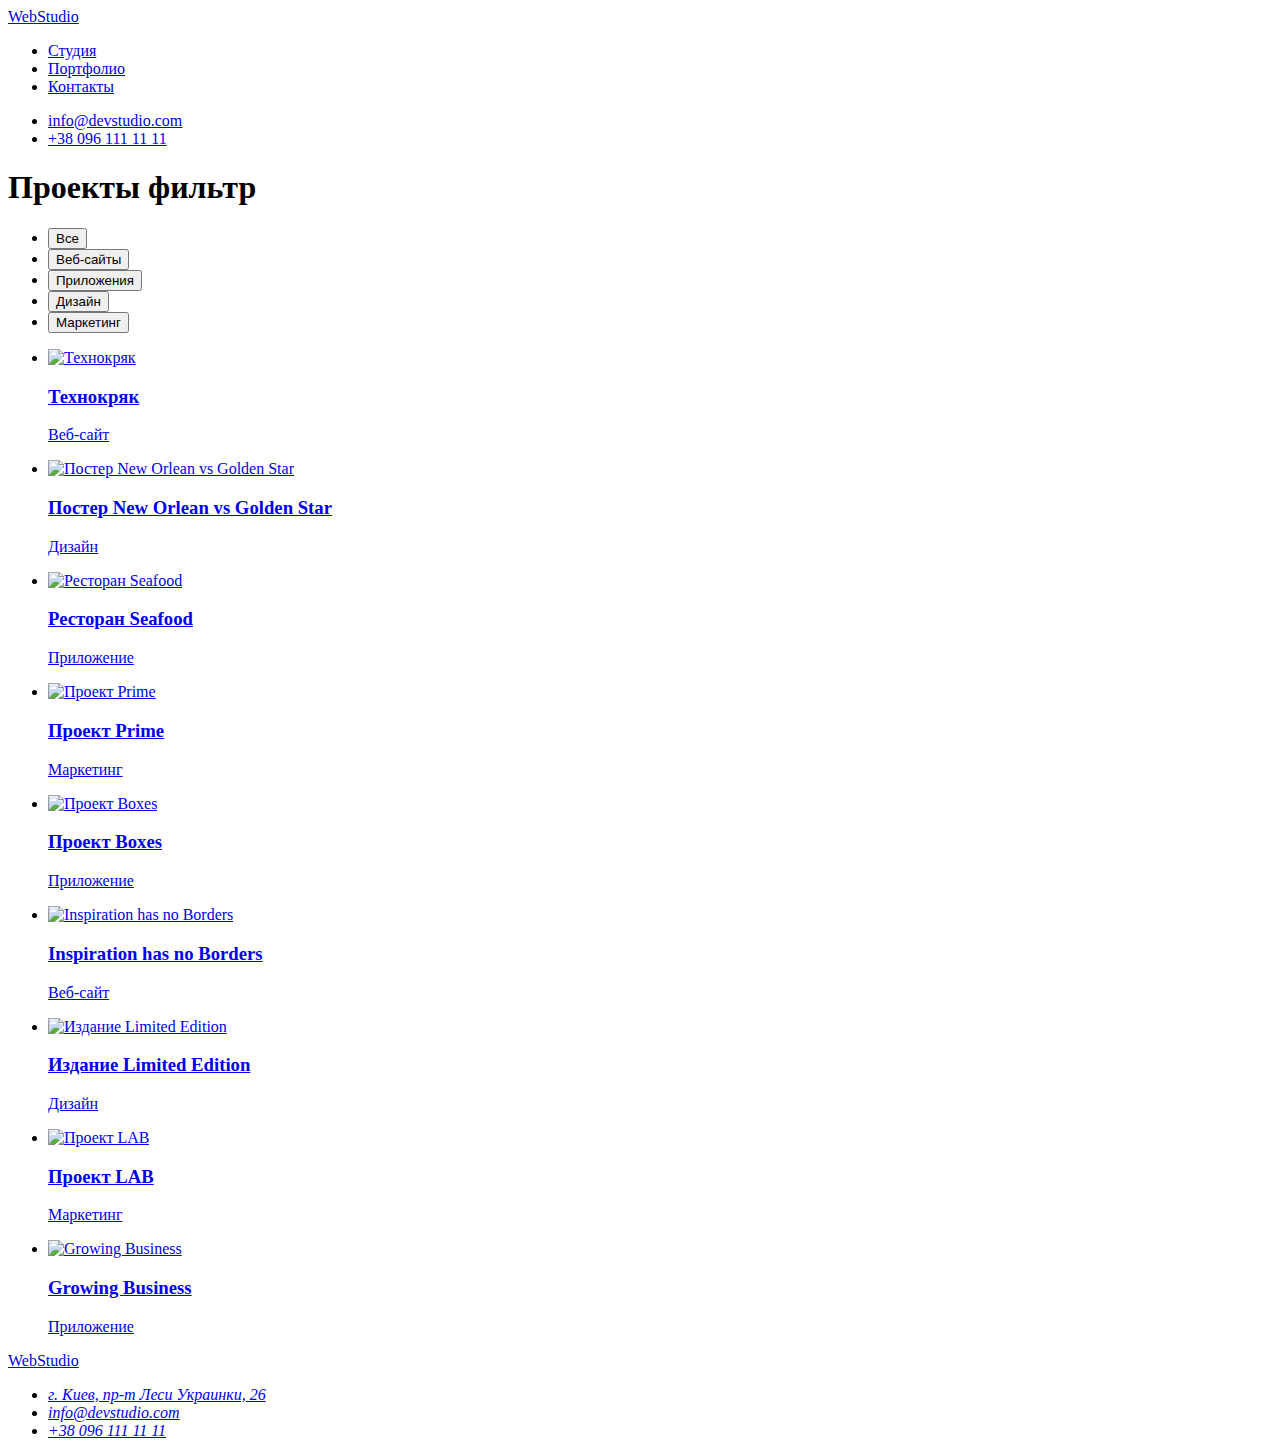
==== portfolio.html @ 5cd41c25 "Add files via upload" ====
<!DOCTYPE html>
<html lang="ru">

<head>
    <meta charset="utf-8" />
    <meta name="viewport" content="width=device-width, initial-scale=1.0" />
    <title>portfolio</title>
    <link rel="preconnect" href="https://fonts.googleapis.com">
    <link rel="preconnect" href="https://fonts.gstatic.com" crossorigin>
    <link href="https://fonts.googleapis.com/css2?family=Raleway:wght@700&family=Roboto:wght@400;500;700;900&display=swap" rel="stylesheet">
    <link rel="stylesheet" href="./css/styles.css" />
</head>

<body>

    <!--НАВИГАЦИЯ КОНТАКТЫ-->
    <header class="header">
        <nav>
            <a href="./index.html" class="logo">Web<span class="logstudio">Studio</span></a>

            <ul class="nav-link list">
                <li>
                    <a href="./index.html" class="nav-studio">Студия</a>
                </li>
                <li>
                    <a href="#" class="nav-portfolio current">Портфолио</a>
                </li>
                <li>
                    <a href="#" class="nav-contact">Контакты</a>
                </li>
            </ul>
        </nav>
        <ul class="contact-link list">
            <li><a href="mailto:info@devstudio.com" class="e-mail">info@devstudio.com</a></li>
            <li><a href="tel:+380961111111" class="tel">+38 096 111 11 11</a></li>
        </ul>
    </header>
    <main>
        <!-- ПРОЕКТЫ -->
        <section class="project">
            <!---Фильтр порфолио-->
            <h1 class="offscreen">Проекты фильтр</h1>
            <ul class="filters list">
                <li><button class="filter-button current" type="button">Все</button></li>
                <li><button class="filter-button" type="button">Веб-сайты</button></li>
                <li><button class="filter-button" type="button">Приложения</button></li>
                <li><button class="filter-button" type="button">Дизайн</button></li>
                <li><button class="filter-button" type="button">Маркетинг</button></li>
            </ul>

            <!--ПРОЕКТЫ-->
            <ul class="list">
                <!-- Проект Технокряк -->
                <li>
                    <a href="#" class="container">
                        <img src="./images2/tehnokriak.jpg" alt="Технокряк" width="370" height="294" />
                        <h3 class="project-name">Технокряк </h3>
                        <p class="project-properties">Веб-сайт</p>
                    </a>
                </li>
                <!-- Постер New Orlean vs Golden Star -->
                <li>
                    <a href="#" class="container">
                        <img src="./images2/Posternew.jpg" alt="Постер New Orlean vs Golden Star" width="370" height="294" />
                        <h3 class="project-name">Постер New Orlean vs Golden Star</h3>
                        <p class="project-properties">Дизайн</p>
                    </a>
                </li>
                <!-- Ресторан Seafood -->
                <li>
                    <a href="#" class="container">
                        <img src="./images2/restoran.jpg" alt="Ресторан Seafood" width="370" height="294" />
                        <h3 class="project-name">Ресторан Seafood</h3>
                        <p class="project-properties">Приложение</p>
                    </a>
                </li>
                <!-- Проект Prime -->
                <li>
                    <a href="#" class="container">
                        <img src="./images2/proectprim.jpg" alt="Проект Prime" width="370" height="294" />
                        <h3 class="project-name">Проект Prime</h3>
                        <p class="project-properties">Маркетинг</p>
                    </a>
                </li>
                <!-- Проект Boxes -->
                <li>
                    <a href="#" class="container">
                        <img src="./images2/proectboxes.jpg" alt="Проект Boxes" width="370" height="294" />
                        <h3 class="project-name">Проект Boxes</h3>
                        <p class="project-properties">Приложение</p>
                    </a>
                </li>
                <!-- Inspiration has no Borders -->
                <li>
                    <a href="#" class="container">
                        <img src="./images2/inspiration.jpg" alt="Inspiration has no Borders" width="370" height="294" />
                        <h3 class="project-name">Inspiration has no Borders</h3>
                        <p class="project-properties">Веб-сайт</p>
                    </a>
                </li>
                <!-- Издание Limited Edition -->
                <li>
                    <a href="#" class="container">
                        <img src="./images2/izdanie.jpg" alt="Издание Limited Edition" width="370" height="294" />
                        <h3 class="project-name">Издание Limited Edition</h3>
                        <p class="project-properties">Дизайн</p>
                    </a>
                </li>
                <!-- Проект LAB -->
                <li>
                    <a href="#" class="container">
                        <img src="./images2/proectlab.jpg" alt="Проект LAB" width="370" height="294" />
                        <h3 class="project-name">Проект LAB</h3>
                        <p class="project-properties">Маркетинг</p>
                    </a>
                </li>
                <!-- Growing Business -->
                <li>
                    <a href="#" class="container">
                        <img src="./images2/growing.jpg" alt="Growing Business" width="370" height="294" />
                        <h3 class="project-name">Growing Business</h3>
                        <p class="project-properties">Приложение</p>
                    </a>
                </li>
            </ul>
        </section>
    </main>

    <!--Подвал с адресом и ссылкой на главную страницу-->
    <footer class="footerbg">
        <a href="./index.html" target="_blank" class="logo">Web<span class="logstudio-footer">Studio</span></a>
        <address>
        <ul class="address-footer list">
            <li><a class="contact-footer-adress" href="г.Киев,пр-тЛесиУкраинки26" >г. Киев, пр-т Леси Украинки, 26</a></li>
            <li><a class="contact-footer" href="mailto:info@devstudio.com">info@devstudio.com</a></li>
            <li><a class="contact-footer" href="tel:+380961111111">+38 096 111 11 11</a></li>
        </ul>
       </address>
    </footer>
</body>

</html>
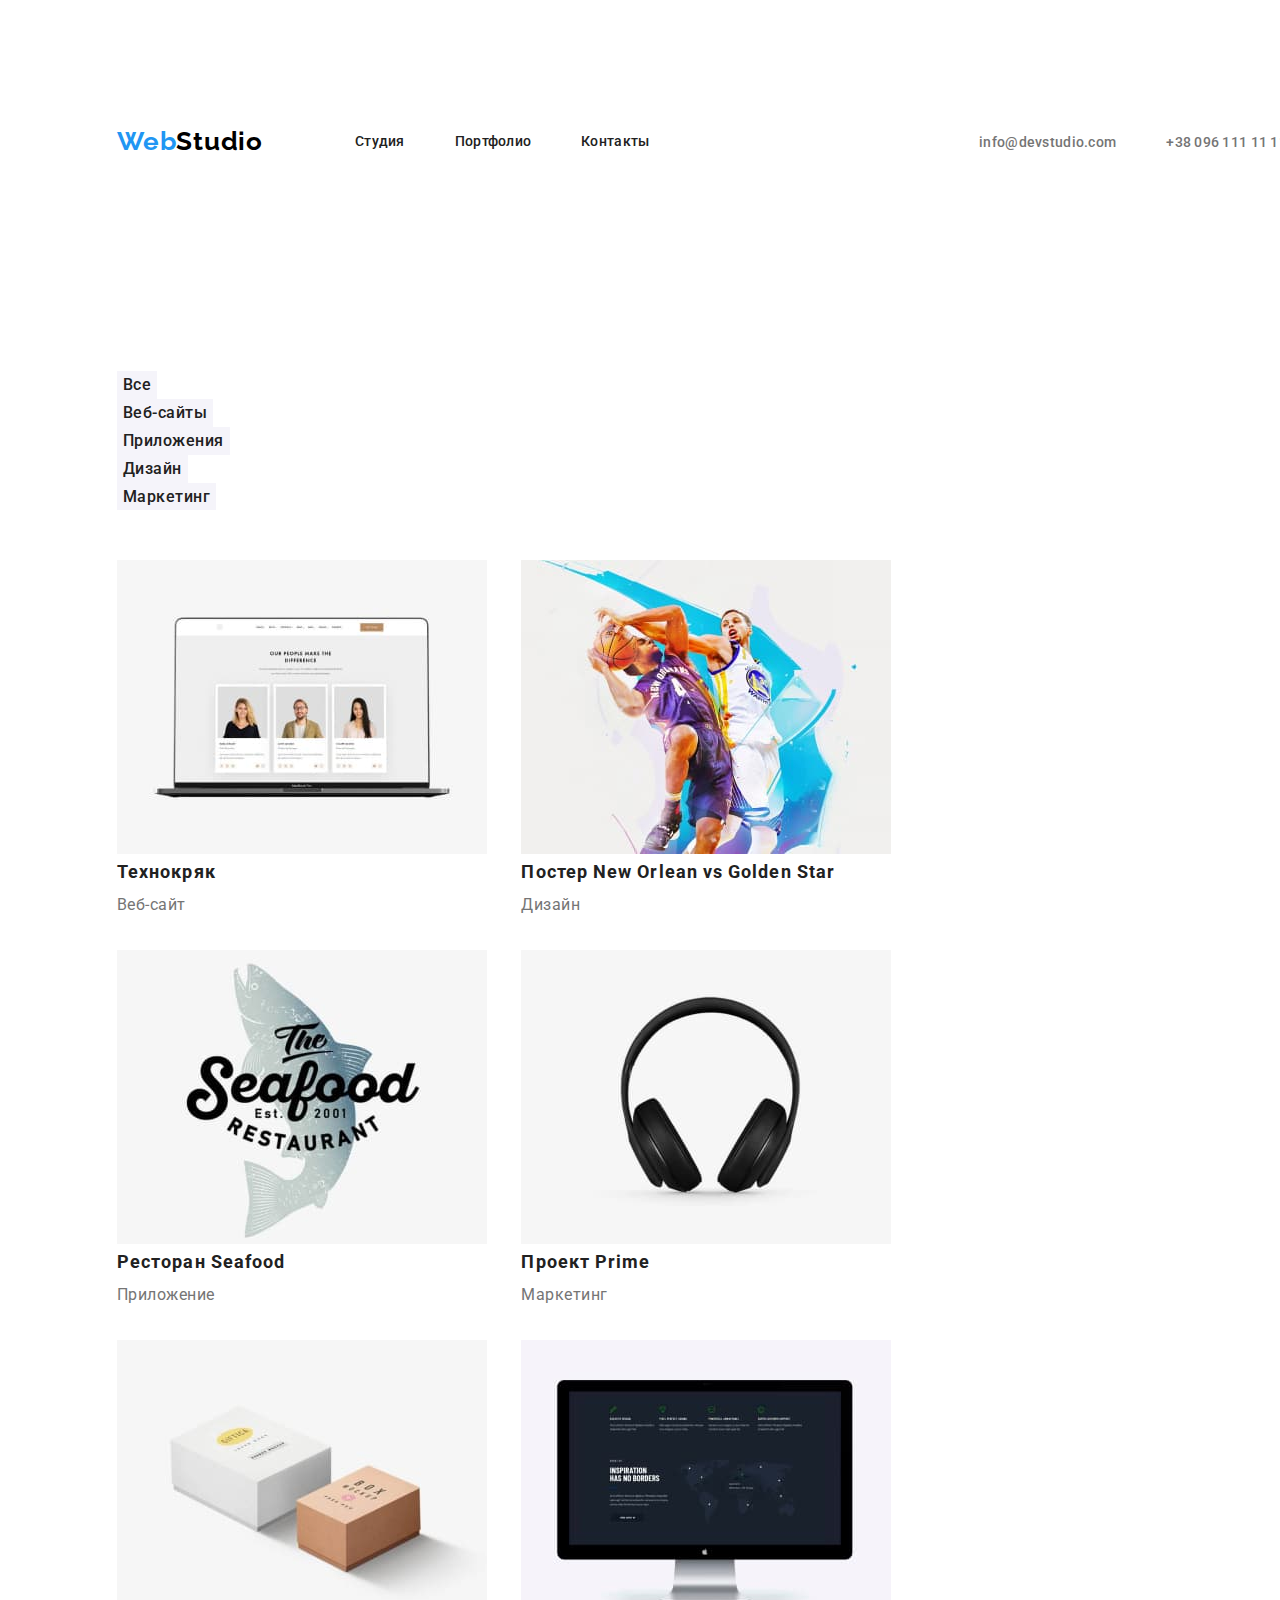
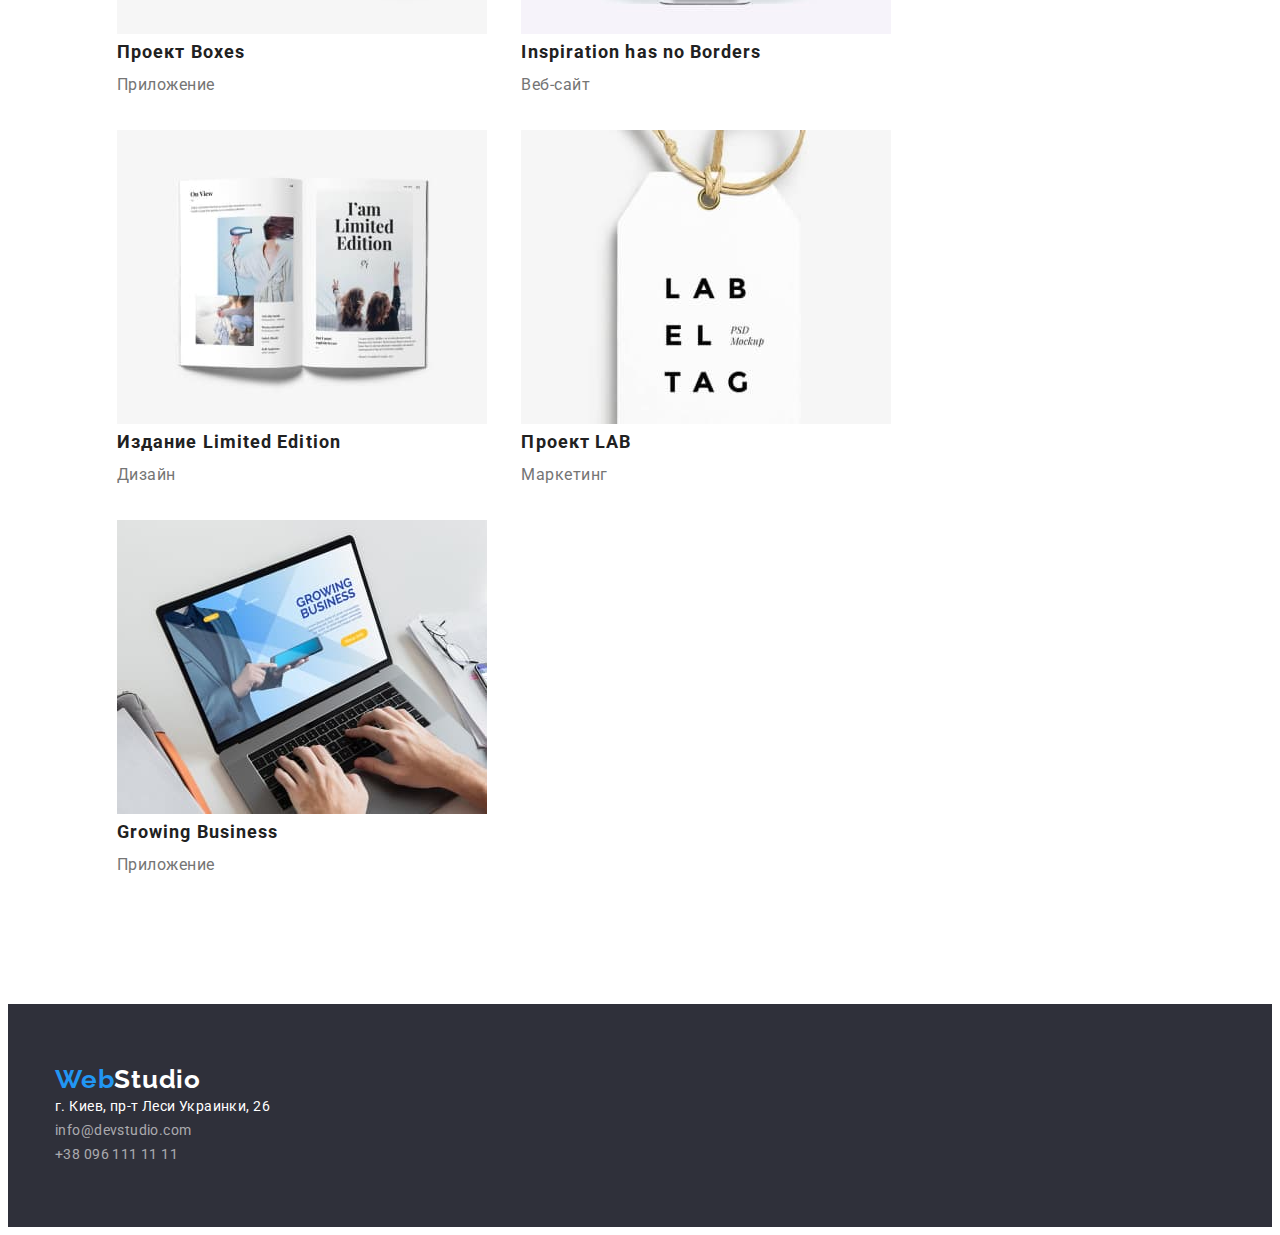
==== commit e85c5da8: "3-1" ====
--- a/portfolio.html
+++ b/portfolio.html
@@ -8,134 +8,146 @@
     <link rel="preconnect" href="https://fonts.googleapis.com">
     <link rel="preconnect" href="https://fonts.gstatic.com" crossorigin>
     <link href="https://fonts.googleapis.com/css2?family=Raleway:wght@700&family=Roboto:wght@400;500;700;900&display=swap" rel="stylesheet">
-    <link rel="stylesheet" href="./css/styles.css" />
+    <link rel="stylesheet" href="https://cdnjs.cloudflare.com/ajax/libs/modern-normalize/1.1.0/modern-normalize.min.css" integrity="sha512-wpPYUAdjBVSE4KJnH1VR1HeZfpl1ub8YT/NKx4PuQ5NmX2tKuGu6U/JRp5y+Y8XG2tV+wKQpNHVUX03MfMFn9Q==" crossorigin="anonymous" referrerpolicy="no-referrer"
+    />
+    <link rel="stylesheet" href="./css/styles.css">
 </head>
 
 <body>
 
     <!--НАВИГАЦИЯ КОНТАКТЫ-->
     <header class="header">
-        <nav>
-            <a href="./index.html" class="logo">Web<span class="logstudio">Studio</span></a>
+        <section class="section">
+            <div class="container main-nav">
+                <nav class="nav">
+                    <a class="logo nav-logo" href="./index.html" target="_blank">Web<span class="logstudio">Studio</span></a>
 
-            <ul class="nav-link list">
-                <li>
-                    <a href="./index.html" class="nav-studio">Студия</a>
-                </li>
-                <li>
-                    <a href="#" class="nav-portfolio current">Портфолио</a>
-                </li>
-                <li>
-                    <a href="#" class="nav-contact">Контакты</a>
-                </li>
-            </ul>
-        </nav>
-        <ul class="contact-link list">
-            <li><a href="mailto:info@devstudio.com" class="e-mail">info@devstudio.com</a></li>
-            <li><a href="tel:+380961111111" class="tel">+38 096 111 11 11</a></li>
-        </ul>
+                    <ul class="nav-link list">
+                        <li class="nav-item">
+                            <a href="./index.html" target="_blank" class="nav-studio">Студия</a>
+                        </li>
+                        <li class="nav-item">
+                            <a href="#" class="nav-portfolio current">Портфолио</a>
+                        </li>
+                        <li class="nav-item">
+                            <a href="#" class="nav-contact">Контакты</a>
+                        </li>
+                    </ul>
+                </nav>
+                <ul class="contact-link list">
+                    <li class="contact-item"><a href="mailto:info@devstudio.com" class="e-mail">info@devstudio.com</a></li>
+                    <li class="contact-item"><a href="tel:+380961111111" class="tel">+38 096 111 11 11</a></li>
+                </ul>
+            </div>
+        </section>
     </header>
     <main>
         <!-- ПРОЕКТЫ -->
-        <section class="project">
-            <!---Фильтр порфолио-->
-            <h1 class="offscreen">Проекты фильтр</h1>
-            <ul class="filters list">
-                <li><button class="filter-button current" type="button">Все</button></li>
-                <li><button class="filter-button" type="button">Веб-сайты</button></li>
-                <li><button class="filter-button" type="button">Приложения</button></li>
-                <li><button class="filter-button" type="button">Дизайн</button></li>
-                <li><button class="filter-button" type="button">Маркетинг</button></li>
-            </ul>
-
-            <!--ПРОЕКТЫ-->
-            <ul class="list">
-                <!-- Проект Технокряк -->
-                <li>
-                    <a href="#" class="container">
-                        <img src="./images2/tehnokriak.jpg" alt="Технокряк" width="370" height="294" />
-                        <h3 class="project-name">Технокряк </h3>
-                        <p class="project-properties">Веб-сайт</p>
-                    </a>
-                </li>
-                <!-- Постер New Orlean vs Golden Star -->
-                <li>
-                    <a href="#" class="container">
-                        <img src="./images2/Posternew.jpg" alt="Постер New Orlean vs Golden Star" width="370" height="294" />
-                        <h3 class="project-name">Постер New Orlean vs Golden Star</h3>
-                        <p class="project-properties">Дизайн</p>
-                    </a>
-                </li>
-                <!-- Ресторан Seafood -->
-                <li>
-                    <a href="#" class="container">
-                        <img src="./images2/restoran.jpg" alt="Ресторан Seafood" width="370" height="294" />
-                        <h3 class="project-name">Ресторан Seafood</h3>
-                        <p class="project-properties">Приложение</p>
-                    </a>
-                </li>
-                <!-- Проект Prime -->
-                <li>
-                    <a href="#" class="container">
-                        <img src="./images2/proectprim.jpg" alt="Проект Prime" width="370" height="294" />
-                        <h3 class="project-name">Проект Prime</h3>
-                        <p class="project-properties">Маркетинг</p>
-                    </a>
-                </li>
-                <!-- Проект Boxes -->
-                <li>
-                    <a href="#" class="container">
-                        <img src="./images2/proectboxes.jpg" alt="Проект Boxes" width="370" height="294" />
-                        <h3 class="project-name">Проект Boxes</h3>
-                        <p class="project-properties">Приложение</p>
-                    </a>
-                </li>
-                <!-- Inspiration has no Borders -->
-                <li>
-                    <a href="#" class="container">
-                        <img src="./images2/inspiration.jpg" alt="Inspiration has no Borders" width="370" height="294" />
-                        <h3 class="project-name">Inspiration has no Borders</h3>
-                        <p class="project-properties">Веб-сайт</p>
-                    </a>
-                </li>
-                <!-- Издание Limited Edition -->
-                <li>
-                    <a href="#" class="container">
-                        <img src="./images2/izdanie.jpg" alt="Издание Limited Edition" width="370" height="294" />
-                        <h3 class="project-name">Издание Limited Edition</h3>
-                        <p class="project-properties">Дизайн</p>
-                    </a>
-                </li>
-                <!-- Проект LAB -->
-                <li>
-                    <a href="#" class="container">
-                        <img src="./images2/proectlab.jpg" alt="Проект LAB" width="370" height="294" />
-                        <h3 class="project-name">Проект LAB</h3>
-                        <p class="project-properties">Маркетинг</p>
-                    </a>
-                </li>
-                <!-- Growing Business -->
-                <li>
-                    <a href="#" class="container">
-                        <img src="./images2/growing.jpg" alt="Growing Business" width="370" height="294" />
-                        <h3 class="project-name">Growing Business</h3>
-                        <p class="project-properties">Приложение</p>
-                    </a>
-                </li>
-            </ul>
+        <section class="project section">
+            <div class="container filters">
+                <!---Фильтр порфолио-->
+                <h1 class="offscreen">Проекты фильтр</h1>
+                <ul class="filters list">
+                    <li><button class="filter-button current" type="button">Все</button></li>
+                    <li><button class="filter-button" type="button">Веб-сайты</button></li>
+                    <li><button class="filter-button" type="button">Приложения</button></li>
+                    <li><button class="filter-button" type="button">Дизайн</button></li>
+                    <li><button class="filter-button" type="button">Маркетинг</button></li>
+                </ul>
+            </div>
+            <div class="container">
+                <!--ПРОЕКТЫ-->
+                <ul class="list">
+                    <!-- Проект Технокряк -->
+                    <li class="list-group">
+                        <a href="#">
+                            <img src="./images2/tehnokriak.jpg" alt="Технокряк" width="370" height="294" />
+                            <h3 class="project-name">Технокряк </h3>
+                            <p class="project-properties">Веб-сайт</p>
+                        </a>
+                    </li>
+                    <!-- Постер New Orlean vs Golden Star -->
+                    <li class="list-group">
+                        <a href="#">
+                            <img src="./images2/Posternew.jpg" alt="Постер New Orlean vs Golden Star" width="370" height="294" />
+                            <h3 class="project-name">Постер New Orlean vs Golden Star</h3>
+                            <p class="project-properties">Дизайн</p>
+                        </a>
+                    </li>
+                    <!-- Ресторан Seafood -->
+                    <li class="list-group">
+                        <a href="#">
+                            <img src="./images2/restoran.jpg" alt="Ресторан Seafood" width="370" height="294" />
+                            <h3 class="project-name">Ресторан Seafood</h3>
+                            <p class="project-properties">Приложение</p>
+                        </a>
+                    </li>
+                    <!-- Проект Prime -->
+                    <li class="list-group">
+                        <a href="#">
+                            <img src="./images2/proectprim.jpg" alt="Проект Prime" width="370" height="294" />
+                            <h3 class="project-name">Проект Prime</h3>
+                            <p class="project-properties">Маркетинг</p>
+                        </a>
+                    </li>
+                    <!-- Проект Boxes -->
+                    <li class="list-group">
+                        <a href="#">
+                            <img src="./images2/proectboxes.jpg" alt="Проект Boxes" width="370" height="294" />
+                            <h3 class="project-name">Проект Boxes</h3>
+                            <p class="project-properties">Приложение</p>
+                        </a>
+                    </li>
+                    <!-- Inspiration has no Borders -->
+                    <li class="list-group">
+                        <a href="#">
+                            <img src="./images2/inspiration.jpg" alt="Inspiration has no Borders" width="370" height="294" />
+                            <h3 class="project-name">Inspiration has no Borders</h3>
+                            <p class="project-properties">Веб-сайт</p>
+                        </a>
+                    </li>
+                    <!-- Издание Limited Edition -->
+                    <li class="list-group">
+                        <a href="#">
+                            <img src="./images2/izdanie.jpg" alt="Издание Limited Edition" width="370" height="294" />
+                            <h3 class="project-name">Издание Limited Edition</h3>
+                            <p class="project-properties">Дизайн</p>
+                        </a>
+                    </li>
+                    <!-- Проект LAB -->
+                    <li class="list-group">
+                        <a href="#">
+                            <img src="./images2/proectlab.jpg" alt="Проект LAB" width="370" height="294" />
+                            <h3 class="project-name">Проект LAB</h3>
+                            <p class="project-properties">Маркетинг</p>
+                        </a>
+                    </li>
+                    <!-- Growing Business -->
+                    <li class="list-group">
+                        <a href="#">
+                            <img src="./images2/growing.jpg" alt="Growing Business" width="370" height="294" />
+                            <h3 class="project-name">Growing Business</h3>
+                            <p class="project-properties">Приложение</p>
+                        </a>
+                    </li>
+                </ul>
+            </div>
         </section>
     </main>
 
     <!--Подвал с адресом и ссылкой на главную страницу-->
     <footer class="footerbg">
-        <a href="./index.html" target="_blank" class="logo">Web<span class="logstudio-footer">Studio</span></a>
-        <address>
+        <section class="footer-section">
+            <div class="container">
+                <a href="./index.html" target="_blank" class="logo">Web<span class="logstudio-footer">Studio</span></a>
+                <address>
         <ul class="address-footer list">
             <li><a class="contact-footer-adress" href="г.Киев,пр-тЛесиУкраинки26" >г. Киев, пр-т Леси Украинки, 26</a></li>
             <li><a class="contact-footer" href="mailto:info@devstudio.com">info@devstudio.com</a></li>
             <li><a class="contact-footer" href="tel:+380961111111">+38 096 111 11 11</a></li>
         </ul>
        </address>
+            </div>
     </footer>
 </body>
 
--- a/css/styles.css
+++ b/css/styles.css
@@ -0,0 +1,475 @@
+    *,
+    *::before,
+    *::after {
+        box-sizing: border-box;
+    }
+    
+    h1,
+    h2,
+    h3,
+    h4,
+    h5,
+    h6,
+    p,
+    ul {
+        margin: 0;
+        padding: 0;
+    }
+    
+     :root {
+        --main-light-color: #FFFFFF;
+        /*основной цвет на сайте*/
+        --main-dark-color: #212121;
+        /* основной цвет на сайте*/
+        --main-grey-color: #757575;
+        /*используется в текстовых описаниях профессий и деятельности*/
+        --logo-dark-color: #000000;
+        /*цвет лого подвала в спане*/
+        --contact-color: rgba(255, 255, 255, 0.6);
+        /* для телефона и почты подвала*/
+        --active-link-color: #2196f3;
+        /* кнопка, ссылка при нажатии, лого*/
+        --background-dark-color: #2F303A;
+        /* фон героя и подвала*/
+        --background-light-color: #F5F4FA;
+        /* фон блока "наша команда"*/
+    }
+    /*Общее оформление*/
+    
+    body {
+        font-family: Roboto, sans-serif;
+        color: var(--main-dark-color);
+        background-color: var(--main-light-color);
+        letter-spacing: 0.03em;
+    }
+    /* Общее оформление картинок*/
+    
+    img {
+        display: block;
+        max-width: 100%;
+        height: auto;
+    }
+    /* Убрать маркеры */
+    
+    button {
+        cursor: pointer;
+        border: none;
+    }
+    
+    .list {
+        list-style-type: none;
+    }
+    
+    .list a {
+        text-decoration: none;
+    }
+    /* Секция*/
+    
+    .section {
+        padding: 94px;
+        padding-bottom: 94px;
+    }
+    
+    .no-padding {
+        padding: 0;
+    }
+    /*Контенер*/
+    
+    .container {
+        margin-left: auto;
+        margin-right: auto;
+        width: 1200px;
+        padding-left: 15px;
+        padding-right: 15px;
+        text-decoration: none;
+    }
+    
+    .offscreen {
+        clip: rect(1px, 1px, 1px, 1px);
+        padding: 0;
+        border: 0;
+        height: 1px;
+        width: 1px;
+        overflow: hidden;
+    }
+    /* Посещение страницы*/
+    
+    .current:visited {
+        color: var( --active-link-color);
+    }
+    
+    .filters .current:visited {
+        color: var(--main-light-color);
+        background-color: var(--active-link-color);
+    }
+    /* СТРАНИЦА ПЕРВАЯ */
+    /* header */
+    
+    .header {
+        background: var(--main-light-color);
+    }
+    /*Навигация во флексе,элементы в ряд*/
+    
+    .header .main-nav {
+        display: flex;
+        align-items: center;
+    }
+    
+    .nav {
+        display: flex;
+    }
+    /*Навигационные блоки*/
+    
+    .nav-link .nav-item+.nav-item {
+        margin-left: 50px;
+    }
+    
+    .nav-item {
+        display: flex;
+        padding-top: 32px;
+        padding-bottom: 32px;
+    }
+    
+    .nav-logo {
+        display: flex;
+        padding-top: 24px;
+        padding-bottom: 25px;
+    }
+    
+    .nav-link {
+        display: flex;
+        margin-left: 93px;
+    }
+    /* WebStudio */
+    
+    .logo {
+        width: 145px;
+        height: 31px;
+        font-family: Raleway;
+        font-style: normal;
+        font-weight: bold;
+        font-size: 26px;
+        line-height: 1.2;
+        letter-spacing: 0.03em;
+        color: var(--active-link-color);
+        text-decoration: none;
+    }
+    
+    .logo:hover,
+    .logo:focus {
+        color: var(--logo-dark-color);
+    }
+    
+    .logo:active {
+        color: var(--active-link-color);
+    }
+    /*Логотип СТУДИО*/
+    
+    .logstudio {
+        color: var(--logo-dark-color);
+        font-family: Raleway;
+        font-style: normal;
+        font-weight: bold;
+        font-size: 26px;
+        line-height: 1.2;
+        letter-spacing: 0.03em;
+        text-decoration: none;
+    }
+    
+    .logstudio:hover,
+    .logstudio:focus {
+        color: var(--active-link-color);
+    }
+    
+    .logstudio:active {
+        color: var(--logo-dark-color);
+    }
+    /* НАВИГАЦИЯ КОНТАКТЫ */
+    /* Cсылки при нажатии меняют цвет*/
+    
+    .nav-link a {
+        color: var( --main-dark-color);
+        font-weight: 500;
+        font-size: 14px;
+        line-height: 1.14;
+        letter-spacing: 0.02em;
+        text-decoration: none;
+    }
+    
+    .nav-link a:hover,
+    .nav-link a:focus {
+        color: var(--active-link-color)
+    }
+    
+    .nav-link a:active {
+        color: var(--main-dark-color);
+    }
+    /* E-mail Tel*/
+    
+    .contact-link {
+        display: flex;
+        margin-left: auto;
+    }
+    
+    .contact-link .contact-item+.contact-item {
+        margin-left: 50px;
+    }
+    
+    .contact-link a {
+        color: var( --main-grey-color);
+        text-decoration: none;
+        font-weight: 500;
+        font-size: 14px;
+        line-height: 1.14;
+        letter-spacing: 0.02em;
+    }
+    
+    .contact-link a:hover,
+    .contact-link a:focus {
+        color: var(--active-link-color);
+    }
+    
+    .contac-link a:active {
+        color: var(--active-link-color);
+    }
+    /*ШАПКА заказать услугу*/
+    
+    .hero {
+        background: var(--background-dark-color);
+        margin-top: 0;
+        margin-bottom: 0;
+        text-align: center;
+        padding-top: 200px;
+        padding-bottom: 200px;
+    }
+    /* Эффективные решения для вашего бизнеса */
+    
+    .hero-text {
+        font-weight: 900;
+        font-size: 44px;
+        line-height: 1.36;
+        text-align: center;
+        letter-spacing: 0.06em;
+        text-transform: uppercase;
+        color: var(--main-light-color);
+        margin-bottom: 30px;
+    }
+    /*Кнопка заказать услугу*/
+    
+    .hero-button {
+        width: 200px;
+        height: 50px;
+        padding: 10px auto;
+        margin-left: auto;
+        margin-right: auto;
+        background: var(--active-link-color);
+        box-shadow: 0px 4px 4px rgba(0, 0, 0, 0.15);
+        border-radius: 4px;
+        font-family: Roboto;
+        font-style: normal;
+        font-weight: bold;
+        font-size: 16px;
+        line-height: 1.87;
+        letter-spacing: 0.06em;
+        color: var(--main-light-color);
+    }
+    /*-- ОСОБЕННОСТИ --*/
+    
+    .section-properties {
+        display: flex;
+    }
+    
+    .section-properties .properties-item+.properties-item {
+        margin-left: 30px;
+    }
+    
+    .properties-item {
+        display: block;
+        width: 270px;
+        text-align: start;
+    }
+    
+    .section-properties h3 {
+        font-weight: bold;
+        font-size: 14px;
+        line-height: 1.14;
+        text-transform: uppercase;
+        color: var( --main-dark-color);
+        margin-bottom: 10px;
+    }
+    
+    .section-properties p {
+        font-weight: normal;
+        font-size: 14px;
+        line-height: 1.7;
+        color: var( --main-grey-color);
+    }
+    /*Чем мы занимаемся*/
+    
+    .employment {
+        padding-top: 0px;
+    }
+    
+    .employment h2 {
+        font-weight: bold;
+        font-size: 36px;
+        line-height: 1.7;
+        text-align: center;
+        color: var( --main-dark-color);
+        margin-bottom: 50px;
+    }
+    
+    .employment img {
+        width: 370px;
+        height: 294px;
+        padding: 2px;
+    }
+    /* Наша команда*/
+    
+    .team-section {
+        background: var(--background-light-color);
+    }
+    
+    .team-section h2 {
+        font-weight: bold;
+        font-size: 36px;
+        line-height: 1.17;
+        text-align: center;
+        color: var( --main-dark-color);
+        margin-bottom: 50px;
+    }
+    
+    .team-section h3 {
+        font-weight: 500;
+        font-size: 16px;
+        line-height: 1.19;
+        text-align: center;
+        color: var( --main-dark-color);
+    }
+    
+    .team-section p {
+        font-weight: normal;
+        font-size: 16px;
+        line-height: 1.19;
+        text-align: center;
+        color: var( --main-grey-color);
+    }
+    /* ВТОРАЯ СТРАНИЦА*/
+    /* ФИЛЬТРЫ 2-я страница */
+    
+    .filters {
+        margin-bottom: 50px;
+    }
+    
+    .filter-button:hover,
+    .filter-button:focus {
+        color: var(--main-light-color);
+        background: var(--active-link-color);
+        box-shadow: 0px 3px 1px rgba(0, 0, 0, 0.1), 0px 1px 2px rgba(0, 0, 0, 0.08), 0px 2px 2px rgba(0, 0, 0, 0.12);
+        border-radius: 4px;
+    }
+    
+    .filter-button:active {
+        color: var(--main-light-color);
+    }
+    
+    .filter-button {
+        background: var(--background-light-color);
+        font-family: Roboto;
+        font-style: normal;
+        font-weight: 500;
+        font-size: 16px;
+        line-height: 1.62;
+        text-align: center;
+        letter-spacing: 0.03em;
+        color: var( --main-dark-color);
+    }
+    /* ПРОЕКТЫ 2-я страница  */
+    
+    .list-group {
+        display: inline-block;
+        margin-top: 0;
+        margin-right: 30px;
+        margin-bottom: 30px;
+    }
+    
+    .list-group :nth-child(3n+3) {
+        margin-right: 0;
+    }
+    
+    .project section {
+        background: var(--main-light-color);
+        border: 1px solid var(--main-light-color);
+        box-sizing: border-box;
+    }
+    
+    .project-name {
+        font-weight: bold;
+        font-size: 18px;
+        line-height: 2;
+        letter-spacing: 0.06em;
+        color: var( --main-dark-color);
+    }
+    
+    .project-properties {
+        font-weight: normal;
+        font-size: 16px;
+        line-height: 1.87;
+        color: var( --main-grey-color);
+    }
+    /*ОБЩИЙ ПОДВАЛ*/
+    /* Footer*/
+    
+    .footerbg {
+        background: var(--background-dark-color);
+    }
+    
+    .footer-section {
+        padding-top: 60px;
+        padding-bottom: 60px;
+    }
+    
+    .address-footer a {
+        font-style: normal;
+        font-weight: normal;
+        font-size: 14px;
+        line-height: 1.7;
+        letter-spacing: 0.03em;
+        text-decoration: none;
+    }
+    
+    .address-footer a:hover,
+    .address-footer a:focus {
+        color: var(--active-link-color);
+    }
+    
+    .address-footer a:active {
+        color: var(--main-light-color);
+    }
+    
+    .logstudio-footer:hover,
+    .logstudio-footer:focus {
+        color: var(--active-link-color);
+    }
+    
+    .logstudio-footer:active {
+        color: var(--main-light-color);
+    }
+    
+    .logstudio-footer,
+    .contact-footer-adress {
+        color: var(--main-light-color);
+    }
+    
+    .logstudio-footer {
+        font-family: Raleway;
+        font-style: normal;
+        font-weight: bold;
+        font-size: 26px;
+        line-height: 1.19;
+        letter-spacing: 0.03em;
+    }
+    
+    .contact-footer {
+        color: var(--contact-color);
+    }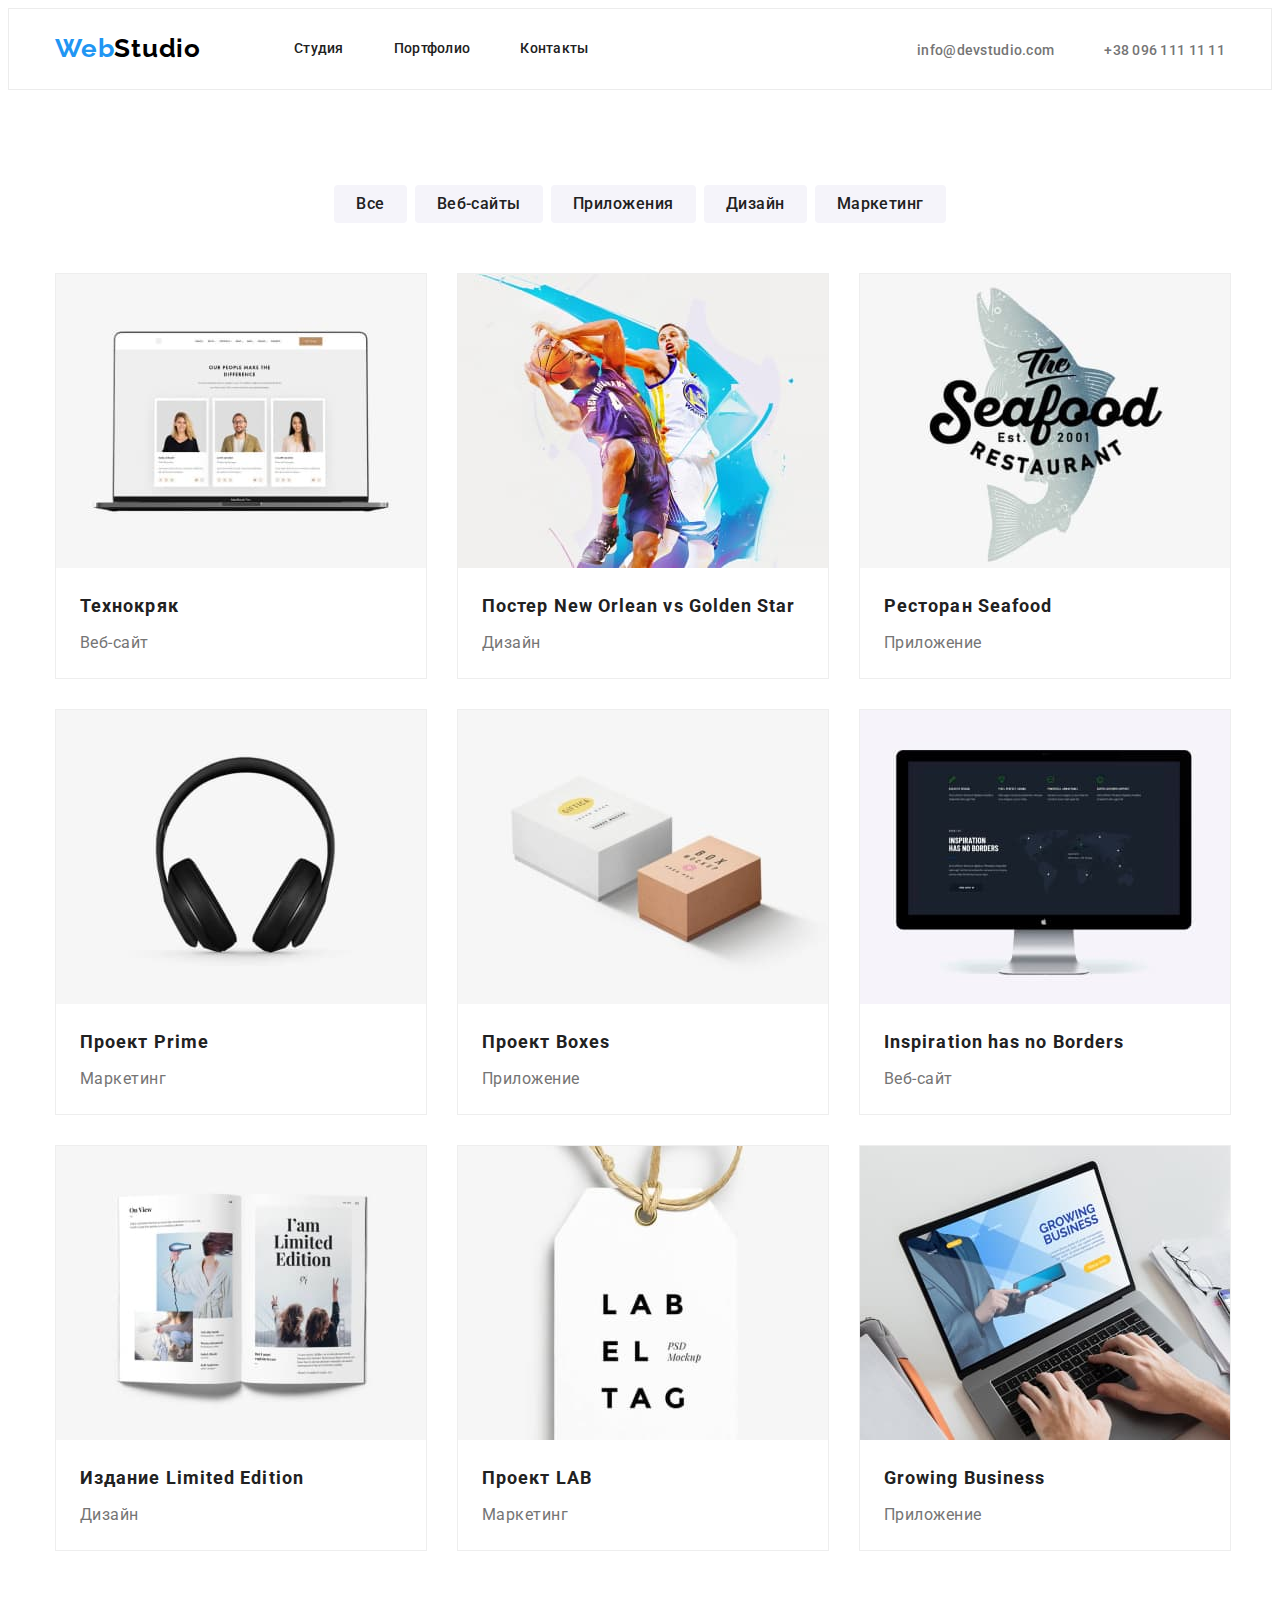
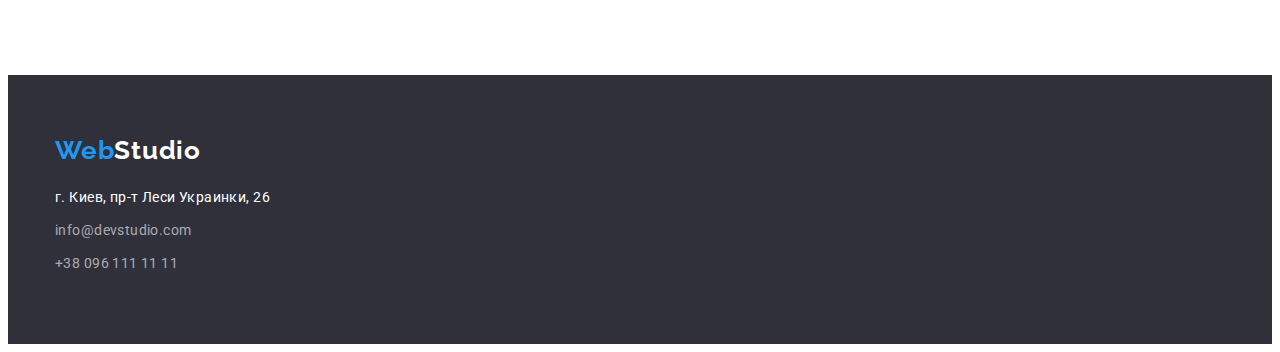
==== commit 8eceb9dc: "3-2" ====
--- a/portfolio.html
+++ b/portfolio.html
@@ -17,7 +17,7 @@
 
     <!--НАВИГАЦИЯ КОНТАКТЫ-->
     <header class="header">
-        <section class="section">
+        <section>
             <div class="container main-nav">
                 <nav class="nav">
                     <a class="logo nav-logo" href="./index.html" target="_blank">Web<span class="logstudio">Studio</span></a>
@@ -44,90 +44,117 @@
     <main>
         <!-- ПРОЕКТЫ -->
         <section class="project section">
-            <div class="container filters">
+            <div class="container">
                 <!---Фильтр порфолио-->
                 <h1 class="offscreen">Проекты фильтр</h1>
-                <ul class="filters list">
-                    <li><button class="filter-button current" type="button">Все</button></li>
-                    <li><button class="filter-button" type="button">Веб-сайты</button></li>
-                    <li><button class="filter-button" type="button">Приложения</button></li>
-                    <li><button class="filter-button" type="button">Дизайн</button></li>
-                    <li><button class="filter-button" type="button">Маркетинг</button></li>
+                <ul class="filters-block list">
+                    <li class="filters-button"><button class="filter-button current" type="button">Все</button></li>
+                    <li class="filters-button"><button class="filter-button" type="button">Веб-сайты</button></li>
+                    <li class="filters-button"><button class="filter-button" type="button">Приложения</button></li>
+                    <li class="filters-button"><button class="filter-button" type="button">Дизайн</button></li>
+                    <li class="filters-button"><button class="filter-button" type="button">Маркетинг</button></li>
                 </ul>
             </div>
             <div class="container">
                 <!--ПРОЕКТЫ-->
-                <ul class="list">
+                <ul class=" project-block list">
                     <!-- Проект Технокряк -->
-                    <li class="list-group">
+                    <li class="project-group">
                         <a href="#">
                             <img src="./images2/tehnokriak.jpg" alt="Технокряк" width="370" height="294" />
-                            <h3 class="project-name">Технокряк </h3>
-                            <p class="project-properties">Веб-сайт</p>
+                            <div class="pro-box">
+                                <h3 class="project-name">Технокряк </h3>
+                                <p class="project-properties">Веб-сайт</p>
+                            </div>
+
                         </a>
                     </li>
                     <!-- Постер New Orlean vs Golden Star -->
-                    <li class="list-group">
+                    <li class="project-group">
                         <a href="#">
                             <img src="./images2/Posternew.jpg" alt="Постер New Orlean vs Golden Star" width="370" height="294" />
-                            <h3 class="project-name">Постер New Orlean vs Golden Star</h3>
-                            <p class="project-properties">Дизайн</p>
+                            <div class="pro-box">
+                                <h3 class="project-name">Постер New Orlean vs Golden Star</h3>
+                                <p class="project-properties">Дизайн</p>
+                            </div>
+
                         </a>
                     </li>
                     <!-- Ресторан Seafood -->
-                    <li class="list-group">
+                    <li class="project-group">
                         <a href="#">
                             <img src="./images2/restoran.jpg" alt="Ресторан Seafood" width="370" height="294" />
-                            <h3 class="project-name">Ресторан Seafood</h3>
-                            <p class="project-properties">Приложение</p>
+                            <div class="pro-box">
+                                <h3 class="project-name">Ресторан Seafood</h3>
+                                <p class="project-properties">Приложение</p>
+                            </div>
+
                         </a>
                     </li>
                     <!-- Проект Prime -->
-                    <li class="list-group">
+                    <li class="project-group">
                         <a href="#">
                             <img src="./images2/proectprim.jpg" alt="Проект Prime" width="370" height="294" />
-                            <h3 class="project-name">Проект Prime</h3>
-                            <p class="project-properties">Маркетинг</p>
+                            <div class="pro-box">
+                                <h3 class="project-name">Проект Prime</h3>
+                                <p class="project-properties">Маркетинг</p>
+                            </div>
+
                         </a>
                     </li>
                     <!-- Проект Boxes -->
-                    <li class="list-group">
+                    <li class="project-group">
                         <a href="#">
                             <img src="./images2/proectboxes.jpg" alt="Проект Boxes" width="370" height="294" />
-                            <h3 class="project-name">Проект Boxes</h3>
-                            <p class="project-properties">Приложение</p>
+                            <div class="pro-box">
+                                <h3 class="project-name">Проект Boxes</h3>
+                                <p class="project-properties">Приложение</p>
+                            </div>
+
                         </a>
                     </li>
                     <!-- Inspiration has no Borders -->
-                    <li class="list-group">
+                    <li class="project-group">
                         <a href="#">
                             <img src="./images2/inspiration.jpg" alt="Inspiration has no Borders" width="370" height="294" />
-                            <h3 class="project-name">Inspiration has no Borders</h3>
-                            <p class="project-properties">Веб-сайт</p>
+                            <div class="pro-box">
+                                <h3 class="project-name">Inspiration has no Borders</h3>
+                                <p class="project-properties">Веб-сайт</p>
+                            </div>
+
                         </a>
                     </li>
                     <!-- Издание Limited Edition -->
-                    <li class="list-group">
+                    <li class="project-group">
                         <a href="#">
                             <img src="./images2/izdanie.jpg" alt="Издание Limited Edition" width="370" height="294" />
-                            <h3 class="project-name">Издание Limited Edition</h3>
-                            <p class="project-properties">Дизайн</p>
+                            <div class="pro-box">
+                                <h3 class="project-name">Издание Limited Edition</h3>
+                                <p class="project-properties">Дизайн</p>
+                            </div>
+
                         </a>
                     </li>
                     <!-- Проект LAB -->
-                    <li class="list-group">
+                    <li class="project-group">
                         <a href="#">
                             <img src="./images2/proectlab.jpg" alt="Проект LAB" width="370" height="294" />
-                            <h3 class="project-name">Проект LAB</h3>
-                            <p class="project-properties">Маркетинг</p>
+                            <div class="pro-box">
+                                <h3 class="project-name">Проект LAB</h3>
+                                <p class="project-properties">Маркетинг</p>
+                            </div>
+
                         </a>
                     </li>
                     <!-- Growing Business -->
-                    <li class="list-group">
+                    <li class="project-group">
                         <a href="#">
                             <img src="./images2/growing.jpg" alt="Growing Business" width="370" height="294" />
-                            <h3 class="project-name">Growing Business</h3>
-                            <p class="project-properties">Приложение</p>
+                            <div class="pro-box">
+                                <h3 class="project-name">Growing Business</h3>
+                                <p class="project-properties">Приложение</p>
+                            </div>
+
                         </a>
                     </li>
                 </ul>
@@ -139,12 +166,12 @@
     <footer class="footerbg">
         <section class="footer-section">
             <div class="container">
-                <a href="./index.html" target="_blank" class="logo">Web<span class="logstudio-footer">Studio</span></a>
+                <a href="#" class="logo">Web<span class="logstudio-footer">Studio</span></a>
                 <address>
         <ul class="address-footer list">
-            <li><a class="contact-footer-adress" href="г.Киев,пр-тЛесиУкраинки26" >г. Киев, пр-т Леси Украинки, 26</a></li>
-            <li><a class="contact-footer" href="mailto:info@devstudio.com">info@devstudio.com</a></li>
-            <li><a class="contact-footer" href="tel:+380961111111">+38 096 111 11 11</a></li>
+            <li class="footer-item"><a class="contact-footer-adress" href="г.Киев,пр-тЛесиУкраинки26" >г. Киев, пр-т Леси Украинки, 26</a></li>
+            <li class="footer-item"><a class="contact-footer" href="mailto:info@devstudio.com">info@devstudio.com</a></li>
+            <li class="footer-item"><a class="contact-footer" href="tel:+380961111111">+38 096 111 11 11</a></li>
         </ul>
        </address>
             </div>
--- a/css/styles.css
+++ b/css/styles.css
@@ -1,475 +1,548 @@
-    *,
-    *::before,
-    *::after {
-        box-sizing: border-box;
-    }
-    
-    h1,
-    h2,
-    h3,
-    h4,
-    h5,
-    h6,
-    p,
-    ul {
-        margin: 0;
-        padding: 0;
-    }
-    
-     :root {
-        --main-light-color: #FFFFFF;
-        /*основной цвет на сайте*/
-        --main-dark-color: #212121;
-        /* основной цвет на сайте*/
-        --main-grey-color: #757575;
-        /*используется в текстовых описаниях профессий и деятельности*/
-        --logo-dark-color: #000000;
-        /*цвет лого подвала в спане*/
-        --contact-color: rgba(255, 255, 255, 0.6);
-        /* для телефона и почты подвала*/
-        --active-link-color: #2196f3;
-        /* кнопка, ссылка при нажатии, лого*/
-        --background-dark-color: #2F303A;
-        /* фон героя и подвала*/
-        --background-light-color: #F5F4FA;
-        /* фон блока "наша команда"*/
-    }
-    /*Общее оформление*/
-    
-    body {
-        font-family: Roboto, sans-serif;
-        color: var(--main-dark-color);
-        background-color: var(--main-light-color);
-        letter-spacing: 0.03em;
-    }
-    /* Общее оформление картинок*/
-    
-    img {
-        display: block;
-        max-width: 100%;
-        height: auto;
-    }
-    /* Убрать маркеры */
-    
-    button {
-        cursor: pointer;
-        border: none;
-    }
-    
-    .list {
-        list-style-type: none;
-    }
-    
-    .list a {
-        text-decoration: none;
-    }
-    /* Секция*/
-    
-    .section {
-        padding: 94px;
-        padding-bottom: 94px;
-    }
-    
-    .no-padding {
-        padding: 0;
-    }
-    /*Контенер*/
-    
-    .container {
-        margin-left: auto;
-        margin-right: auto;
-        width: 1200px;
-        padding-left: 15px;
-        padding-right: 15px;
-        text-decoration: none;
-    }
-    
-    .offscreen {
-        clip: rect(1px, 1px, 1px, 1px);
-        padding: 0;
-        border: 0;
-        height: 1px;
-        width: 1px;
-        overflow: hidden;
-    }
-    /* Посещение страницы*/
-    
-    .current:visited {
-        color: var( --active-link-color);
-    }
-    
-    .filters .current:visited {
-        color: var(--main-light-color);
-        background-color: var(--active-link-color);
-    }
-    /* СТРАНИЦА ПЕРВАЯ */
-    /* header */
-    
-    .header {
-        background: var(--main-light-color);
-    }
-    /*Навигация во флексе,элементы в ряд*/
-    
-    .header .main-nav {
-        display: flex;
-        align-items: center;
-    }
-    
-    .nav {
-        display: flex;
-    }
-    /*Навигационные блоки*/
-    
-    .nav-link .nav-item+.nav-item {
-        margin-left: 50px;
-    }
-    
-    .nav-item {
-        display: flex;
-        padding-top: 32px;
-        padding-bottom: 32px;
-    }
-    
-    .nav-logo {
-        display: flex;
-        padding-top: 24px;
-        padding-bottom: 25px;
-    }
-    
-    .nav-link {
-        display: flex;
-        margin-left: 93px;
-    }
-    /* WebStudio */
-    
-    .logo {
-        width: 145px;
-        height: 31px;
-        font-family: Raleway;
-        font-style: normal;
-        font-weight: bold;
-        font-size: 26px;
-        line-height: 1.2;
-        letter-spacing: 0.03em;
-        color: var(--active-link-color);
-        text-decoration: none;
-    }
-    
-    .logo:hover,
-    .logo:focus {
-        color: var(--logo-dark-color);
-    }
-    
-    .logo:active {
-        color: var(--active-link-color);
-    }
-    /*Логотип СТУДИО*/
-    
-    .logstudio {
-        color: var(--logo-dark-color);
-        font-family: Raleway;
-        font-style: normal;
-        font-weight: bold;
-        font-size: 26px;
-        line-height: 1.2;
-        letter-spacing: 0.03em;
-        text-decoration: none;
-    }
-    
-    .logstudio:hover,
-    .logstudio:focus {
-        color: var(--active-link-color);
-    }
-    
-    .logstudio:active {
-        color: var(--logo-dark-color);
-    }
-    /* НАВИГАЦИЯ КОНТАКТЫ */
-    /* Cсылки при нажатии меняют цвет*/
-    
-    .nav-link a {
-        color: var( --main-dark-color);
-        font-weight: 500;
-        font-size: 14px;
-        line-height: 1.14;
-        letter-spacing: 0.02em;
-        text-decoration: none;
-    }
-    
-    .nav-link a:hover,
-    .nav-link a:focus {
-        color: var(--active-link-color)
-    }
-    
-    .nav-link a:active {
-        color: var(--main-dark-color);
-    }
-    /* E-mail Tel*/
-    
-    .contact-link {
-        display: flex;
-        margin-left: auto;
-    }
-    
-    .contact-link .contact-item+.contact-item {
-        margin-left: 50px;
-    }
-    
-    .contact-link a {
-        color: var( --main-grey-color);
-        text-decoration: none;
-        font-weight: 500;
-        font-size: 14px;
-        line-height: 1.14;
-        letter-spacing: 0.02em;
-    }
-    
-    .contact-link a:hover,
-    .contact-link a:focus {
-        color: var(--active-link-color);
-    }
-    
-    .contac-link a:active {
-        color: var(--active-link-color);
-    }
-    /*ШАПКА заказать услугу*/
-    
-    .hero {
-        background: var(--background-dark-color);
-        margin-top: 0;
-        margin-bottom: 0;
-        text-align: center;
-        padding-top: 200px;
-        padding-bottom: 200px;
-    }
-    /* Эффективные решения для вашего бизнеса */
-    
-    .hero-text {
-        font-weight: 900;
-        font-size: 44px;
-        line-height: 1.36;
-        text-align: center;
-        letter-spacing: 0.06em;
-        text-transform: uppercase;
-        color: var(--main-light-color);
-        margin-bottom: 30px;
-    }
-    /*Кнопка заказать услугу*/
-    
-    .hero-button {
-        width: 200px;
-        height: 50px;
-        padding: 10px auto;
-        margin-left: auto;
-        margin-right: auto;
-        background: var(--active-link-color);
-        box-shadow: 0px 4px 4px rgba(0, 0, 0, 0.15);
-        border-radius: 4px;
-        font-family: Roboto;
-        font-style: normal;
-        font-weight: bold;
-        font-size: 16px;
-        line-height: 1.87;
-        letter-spacing: 0.06em;
-        color: var(--main-light-color);
-    }
-    /*-- ОСОБЕННОСТИ --*/
-    
-    .section-properties {
-        display: flex;
-    }
-    
-    .section-properties .properties-item+.properties-item {
-        margin-left: 30px;
-    }
-    
-    .properties-item {
-        display: block;
-        width: 270px;
-        text-align: start;
-    }
-    
-    .section-properties h3 {
-        font-weight: bold;
-        font-size: 14px;
-        line-height: 1.14;
-        text-transform: uppercase;
-        color: var( --main-dark-color);
-        margin-bottom: 10px;
-    }
-    
-    .section-properties p {
-        font-weight: normal;
-        font-size: 14px;
-        line-height: 1.7;
-        color: var( --main-grey-color);
-    }
-    /*Чем мы занимаемся*/
-    
-    .employment {
-        padding-top: 0px;
-    }
-    
-    .employment h2 {
-        font-weight: bold;
-        font-size: 36px;
-        line-height: 1.7;
-        text-align: center;
-        color: var( --main-dark-color);
-        margin-bottom: 50px;
-    }
-    
-    .employment img {
-        width: 370px;
-        height: 294px;
-        padding: 2px;
-    }
-    /* Наша команда*/
-    
-    .team-section {
-        background: var(--background-light-color);
-    }
-    
-    .team-section h2 {
-        font-weight: bold;
-        font-size: 36px;
-        line-height: 1.17;
-        text-align: center;
-        color: var( --main-dark-color);
-        margin-bottom: 50px;
-    }
-    
-    .team-section h3 {
-        font-weight: 500;
-        font-size: 16px;
-        line-height: 1.19;
-        text-align: center;
-        color: var( --main-dark-color);
-    }
-    
-    .team-section p {
-        font-weight: normal;
-        font-size: 16px;
-        line-height: 1.19;
-        text-align: center;
-        color: var( --main-grey-color);
-    }
-    /* ВТОРАЯ СТРАНИЦА*/
-    /* ФИЛЬТРЫ 2-я страница */
-    
-    .filters {
-        margin-bottom: 50px;
-    }
-    
-    .filter-button:hover,
-    .filter-button:focus {
-        color: var(--main-light-color);
-        background: var(--active-link-color);
-        box-shadow: 0px 3px 1px rgba(0, 0, 0, 0.1), 0px 1px 2px rgba(0, 0, 0, 0.08), 0px 2px 2px rgba(0, 0, 0, 0.12);
-        border-radius: 4px;
-    }
-    
-    .filter-button:active {
-        color: var(--main-light-color);
-    }
-    
-    .filter-button {
-        background: var(--background-light-color);
-        font-family: Roboto;
-        font-style: normal;
-        font-weight: 500;
-        font-size: 16px;
-        line-height: 1.62;
-        text-align: center;
-        letter-spacing: 0.03em;
-        color: var( --main-dark-color);
-    }
-    /* ПРОЕКТЫ 2-я страница  */
-    
-    .list-group {
-        display: inline-block;
-        margin-top: 0;
-        margin-right: 30px;
-        margin-bottom: 30px;
-    }
-    
-    .list-group :nth-child(3n+3) {
-        margin-right: 0;
-    }
-    
-    .project section {
-        background: var(--main-light-color);
-        border: 1px solid var(--main-light-color);
-        box-sizing: border-box;
-    }
-    
-    .project-name {
-        font-weight: bold;
-        font-size: 18px;
-        line-height: 2;
-        letter-spacing: 0.06em;
-        color: var( --main-dark-color);
-    }
-    
-    .project-properties {
-        font-weight: normal;
-        font-size: 16px;
-        line-height: 1.87;
-        color: var( --main-grey-color);
-    }
-    /*ОБЩИЙ ПОДВАЛ*/
-    /* Footer*/
-    
-    .footerbg {
-        background: var(--background-dark-color);
-    }
-    
-    .footer-section {
-        padding-top: 60px;
-        padding-bottom: 60px;
-    }
-    
-    .address-footer a {
-        font-style: normal;
-        font-weight: normal;
-        font-size: 14px;
-        line-height: 1.7;
-        letter-spacing: 0.03em;
-        text-decoration: none;
-    }
-    
-    .address-footer a:hover,
-    .address-footer a:focus {
-        color: var(--active-link-color);
-    }
-    
-    .address-footer a:active {
-        color: var(--main-light-color);
-    }
-    
-    .logstudio-footer:hover,
-    .logstudio-footer:focus {
-        color: var(--active-link-color);
-    }
-    
-    .logstudio-footer:active {
-        color: var(--main-light-color);
-    }
-    
-    .logstudio-footer,
-    .contact-footer-adress {
-        color: var(--main-light-color);
-    }
-    
-    .logstudio-footer {
-        font-family: Raleway;
-        font-style: normal;
-        font-weight: bold;
-        font-size: 26px;
-        line-height: 1.19;
-        letter-spacing: 0.03em;
-    }
-    
-    .contact-footer {
-        color: var(--contact-color);
-    }+            *,
+            *::before,
+            *::after {
+                box-sizing: border-box;
+            }
+            
+            h1,
+            h2,
+            h3,
+            h4,
+            h5,
+            h6,
+            p,
+            ul {
+                margin: 0;
+                padding: 0;
+            }
+            
+             :root {
+                --main-light-color: #FFFFFF;
+                /*основной цвет на сайте*/
+                --main-dark-color: #212121;
+                /* основной цвет на сайте*/
+                --main-grey-color: #757575;
+                /*используется в текстовых описаниях профессий и деятельности*/
+                --logo-dark-color: #000000;
+                /*цвет лого подвала в спане*/
+                --contact-color: rgba(255, 255, 255, 0.6);
+                /* для телефона и почты подвала*/
+                --active-link-color: #2196f3;
+                /* кнопка, ссылка при нажатии, лого*/
+                --background-dark-color: #2F303A;
+                /* фон героя и подвала*/
+                --background-light-color: #F5F4FA;
+                /* фон блока "наша команда"*/
+            }
+            /*Общее оформление*/
+            
+            body {
+                font-family: Roboto, sans-serif;
+                color: var(--main-dark-color);
+                background-color: var(--main-light-color);
+                letter-spacing: 0.03em;
+            }
+            /* Общее оформление картинок*/
+            
+            img {
+                display: block;
+                max-width: 100%;
+                height: auto;
+            }
+            /* Убрать маркеры */
+            
+            button {
+                cursor: pointer;
+                border: none;
+            }
+            
+            .list {
+                list-style-type: none;
+            }
+            
+            .list a {
+                text-decoration: none;
+            }
+            /* Секция*/
+            
+            .section {
+                padding-top: 94px;
+                padding-bottom: 94px;
+            }
+            
+            .no-padding {
+                padding: 0;
+            }
+            /*Контенер*/
+            
+            .container {
+                margin-left: auto;
+                margin-right: auto;
+                width: 1200px;
+                padding-left: 15px;
+                padding-right: 15px;
+                text-decoration: none;
+            }
+            
+            .offscreen {
+                clip: rect(1px, 1px, 1px, 1px);
+                padding: 0;
+                border: 0;
+                height: 1px;
+                width: 1px;
+                overflow: hidden;
+            }
+            /* Посещение страницы*/
+            
+            .current:visited {
+                color: var( --active-link-color);
+            }
+            
+            .filters-block .current:visited {
+                color: var(--main-light-color);
+                background-color: var(--active-link-color);
+            }
+            /* СТРАНИЦА ПЕРВАЯ */
+            /* header */
+            
+            .header {
+                background: var(--main-light-color);
+                border: 1px solid #ECECEC;
+            }
+            /*Навигация во флексе,элементы в ряд*/
+            
+            .header .main-nav {
+                display: flex;
+                align-items: center;
+            }
+            
+            .nav {
+                display: flex;
+            }
+            /*Навигационные блоки*/
+            
+            .nav-link .nav-item+.nav-item {
+                margin-left: 50px;
+            }
+            
+            .nav-item {
+                display: flex;
+                padding-top: 32px;
+                padding-bottom: 32px;
+            }
+            
+            .nav-logo {
+                display: flex;
+                padding-top: 24px;
+                padding-bottom: 25px;
+            }
+            
+            .nav-link {
+                display: flex;
+                margin-left: 93px;
+            }
+            /* WebStudio */
+            
+            .logo {
+                font-family: Raleway;
+                font-style: normal;
+                font-weight: bold;
+                font-size: 26px;
+                line-height: 1.2;
+                letter-spacing: 0.03em;
+                color: var(--active-link-color);
+                text-decoration: none;
+            }
+            
+            .logo:hover,
+            .logo:focus {
+                color: var(--logo-dark-color);
+            }
+            
+            .logo:active {
+                color: var(--active-link-color);
+            }
+            /*Логотип СТУДИО*/
+            
+            .logstudio {
+                color: var(--logo-dark-color);
+                font-family: Raleway;
+                font-style: normal;
+                font-weight: bold;
+                font-size: 26px;
+                line-height: 1.2;
+                letter-spacing: 0.03em;
+                text-decoration: none;
+            }
+            
+            .logstudio:hover,
+            .logstudio:focus {
+                color: var(--active-link-color);
+            }
+            
+            .logstudio:active {
+                color: var(--logo-dark-color);
+            }
+            /* НАВИГАЦИЯ КОНТАКТЫ */
+            /* Cсылки при нажатии меняют цвет*/
+            
+            .nav-link a {
+                color: var( --main-dark-color);
+                font-weight: 500;
+                font-size: 14px;
+                line-height: 1.14;
+                letter-spacing: 0.02em;
+                text-decoration: none;
+            }
+            
+            .nav-link a:hover,
+            .nav-link a:focus {
+                color: var(--active-link-color)
+            }
+            
+            .nav-link a:active {
+                color: var(--main-dark-color);
+            }
+            /* E-mail Tel*/
+            
+            .contact-link {
+                display: flex;
+                margin-left: auto;
+            }
+            
+            .contact-link .contact-item+.contact-item {
+                margin-left: 50px;
+            }
+            
+            .contact-link a {
+                color: var( --main-grey-color);
+                text-decoration: none;
+                font-weight: 500;
+                font-size: 14px;
+                line-height: 1.14;
+                letter-spacing: 0.02em;
+            }
+            
+            .contact-link a:hover,
+            .contact-link a:focus {
+                color: var(--active-link-color);
+            }
+            
+            .contac-link a:active {
+                color: var(--active-link-color);
+            }
+            /*ШАПКА заказать услугу*/
+            
+            .hero {
+                background: var(--background-dark-color);
+                margin-top: 0;
+                margin-bottom: 0;
+                text-align: center;
+                padding-top: 200px;
+                padding-bottom: 200px;
+            }
+            /* Эффективные решения для вашего бизнеса */
+            
+            .hero-text {
+                font-weight: 900;
+                font-size: 44px;
+                line-height: 1.36;
+                text-align: center;
+                letter-spacing: 0.06em;
+                text-transform: uppercase;
+                color: var(--main-light-color);
+                margin-bottom: 30px;
+            }
+            /*Кнопка заказать услугу*/
+            
+            .hero-button {
+                width: 200px;
+                height: 50px;
+                padding: 10px auto;
+                margin-left: auto;
+                margin-right: auto;
+                background: var(--active-link-color);
+                box-shadow: 0px 4px 4px rgba(0, 0, 0, 0.15);
+                border-radius: 4px;
+                font-family: Roboto;
+                font-style: normal;
+                font-weight: bold;
+                font-size: 16px;
+                line-height: 1.87;
+                letter-spacing: 0.06em;
+                color: var(--main-light-color);
+            }
+            /*-- ОСОБЕННОСТИ --*/
+            
+            .section-properties {
+                display: flex;
+            }
+            
+            .section-properties .properties-item+.properties-item {
+                margin-left: 30px;
+            }
+            
+            .properties-item {
+                display: block;
+                width: 270px;
+                text-align: start;
+            }
+            
+            .section-properties h3 {
+                font-weight: bold;
+                font-size: 14px;
+                line-height: 1.14;
+                text-transform: uppercase;
+                color: var( --main-dark-color);
+                margin-bottom: 10px;
+            }
+            
+            .section-properties p {
+                font-weight: normal;
+                font-size: 14px;
+                line-height: 1.7;
+                color: var( --main-grey-color);
+            }
+            /*ЧЕМ МЫ ЗАНИМАЕМСЯ*/
+            
+            .employment {
+                display: flex;
+                flex-basis: calc(100%/3-30px);
+                padding-top: 0px;
+                margin-left: -30px;
+            }
+            
+            .employment-title {
+                font-weight: bold;
+                font-size: 36px;
+                line-height: 1.7;
+                text-align: center;
+                color: var( --main-dark-color);
+                margin-bottom: 50px;
+            }
+            
+            .employment img {
+                display: block;
+                width: 370px;
+                height: 294px;
+            }
+            
+            .employment-item {
+                margin-left: 30px;
+                margin-bottom: 30px;
+            }
+            /* Наша команда*/
+            
+            .team-section {
+                background: var(--background-light-color);
+            }
+            
+            .team-cards {
+                display: flex;
+                flex-basis: calc(100% / 4-30px);
+                margin-right: -30px;
+            }
+            
+            .team-card {
+                display: block;
+                margin-right: 30px;
+                margin-bottom: 30px;
+                background: var(--main-light-color);
+                box-shadow: 0px 1px 3px rgba(0, 0, 0, 0.12), 0px 1px 1px rgba(0, 0, 0, 0.14), 0px 2px 1px rgba(0, 0, 0, 0.2);
+                border-radius: 0px 0px 4px 4px;
+            }
+            
+            .team-section h2 {
+                font-weight: bold;
+                font-size: 36px;
+                line-height: 1.17;
+                text-align: center;
+                color: var( --main-dark-color);
+                margin-bottom: 50px;
+            }
+            
+            .team-section h3 {
+                font-weight: 500;
+                font-size: 16px;
+                line-height: 1.19;
+                text-align: center;
+                color: var( --main-dark-color);
+                margin-top: 30px;
+                margin-bottom: 10px;
+            }
+            
+            .team-section p {
+                font-weight: normal;
+                font-size: 16px;
+                line-height: 1.19;
+                text-align: center;
+                color: var( --main-grey-color);
+            }
+            /* ВТОРАЯ СТРАНИЦА*/
+            /* ФИЛЬТРЫ 2-я страница */
+            
+            .filters-block {
+                display: flex;
+                justify-content: center;
+                margin-left: auto;
+                margin-right: auto;
+                margin-bottom: 50px;
+            }
+            
+            .filters-button {
+                display: block;
+            }
+            
+            .filters-button:not(:last-child) {
+                margin-right: 8px;
+            }
+            
+            .filter-button:hover,
+            .filter-button:focus {
+                color: var(--main-light-color);
+                background: var(--active-link-color);
+                box-shadow: 0px 3px 1px rgba(0, 0, 0, 0.1), 0px 1px 2px rgba(0, 0, 0, 0.08), 0px 2px 2px rgba(0, 0, 0, 0.12);
+                border-radius: 4px;
+            }
+            
+            .filter-button:active {
+                color: var(--main-light-color);
+            }
+            
+            .filter-button {
+                background: var(--background-light-color);
+                font-family: Roboto;
+                font-style: normal;
+                font-weight: 500;
+                font-size: 16px;
+                line-height: 1.62;
+                text-align: center;
+                letter-spacing: 0.03em;
+                color: var( --main-dark-color);
+                padding-top: 6px;
+                padding-bottom: 6px;
+                padding-right: 22px;
+                padding-left: 22px;
+                border-radius: 4px;
+            }
+            /* ПРОЕКТЫ 2-я страница  */
+            
+            .project-block {
+                display: flex;
+                flex-wrap: wrap;
+                margin-right: -42px;
+            }
+            
+            .project-group {
+                display: flex;
+                margin-right: 30px;
+                margin-bottom: 30px;
+                background: var(--main-light-color);
+                border: 1px solid #EEEEEE;
+            }
+            
+            .project-group:hover {
+                box-shadow: 0px 1px 1px rgba(0, 0, 0, 0.12), 0px 4px 4px rgba(0, 0, 0, 0.06), 1px 4px 6px rgba(0, 0, 0, 0.16);
+            }
+            
+            .project-group :nth-child(3n) {
+                margin-right: 0;
+            }
+            
+            .project-block img {
+                display: block;
+            }
+            
+            .project section {
+                background: var(--main-light-color);
+                border: 1px solid var(--main-light-color);
+                box-sizing: border-box;
+            }
+            
+            .pro-box {
+                padding-top: 20px;
+                padding-bottom: 20px;
+                padding-left: 24px;
+                padding-right: 24px;
+            }
+            
+            .project-name {
+                font-weight: bold;
+                font-size: 18px;
+                line-height: 2;
+                letter-spacing: 0.06em;
+                color: var( --main-dark-color);
+                padding-bottom: 4px;
+            }
+            
+            .project-properties {
+                font-size: 16px;
+                line-height: 1.87;
+                color: var( --main-grey-color);
+            }
+            /*ОБЩИЙ ПОДВАЛ*/
+            /* Footer*/
+            
+            .footerbg {
+                background: var(--background-dark-color);
+            }
+            
+            .footer-section {
+                padding-top: 60px;
+                padding-bottom: 60px;
+            }
+            
+            .address-footer a {
+                font-style: normal;
+                font-weight: normal;
+                font-size: 14px;
+                line-height: 1.7;
+                letter-spacing: 0.03em;
+                text-decoration: none;
+            }
+            
+            .address-footer {
+                margin-top: 20px;
+                padding-bottom: -9px;
+            }
+            
+            .address-footer a:hover,
+            .address-footer a:focus {
+                color: var(--active-link-color);
+            }
+            
+            .address-footer a:active {
+                color: var(--main-light-color);
+            }
+            
+            .logstudio-footer:hover,
+            .logstudio-footer:focus {
+                color: var(--active-link-color);
+            }
+            
+            .logstudio-footer:active {
+                color: var(--main-light-color);
+            }
+            
+            .logstudio-footer,
+            .contact-footer-adress {
+                color: var(--main-light-color);
+            }
+            
+            .logstudio-footer {
+                font-family: Raleway;
+                font-style: normal;
+                font-weight: bold;
+                font-size: 26px;
+                line-height: 1.19;
+                letter-spacing: 0.03em;
+            }
+            
+            .footer-item {
+                margin-bottom: 9px;
+            }
+            
+            .contact-footer {
+                color: var(--contact-color);
+                padding-bottom: 9px;
+            }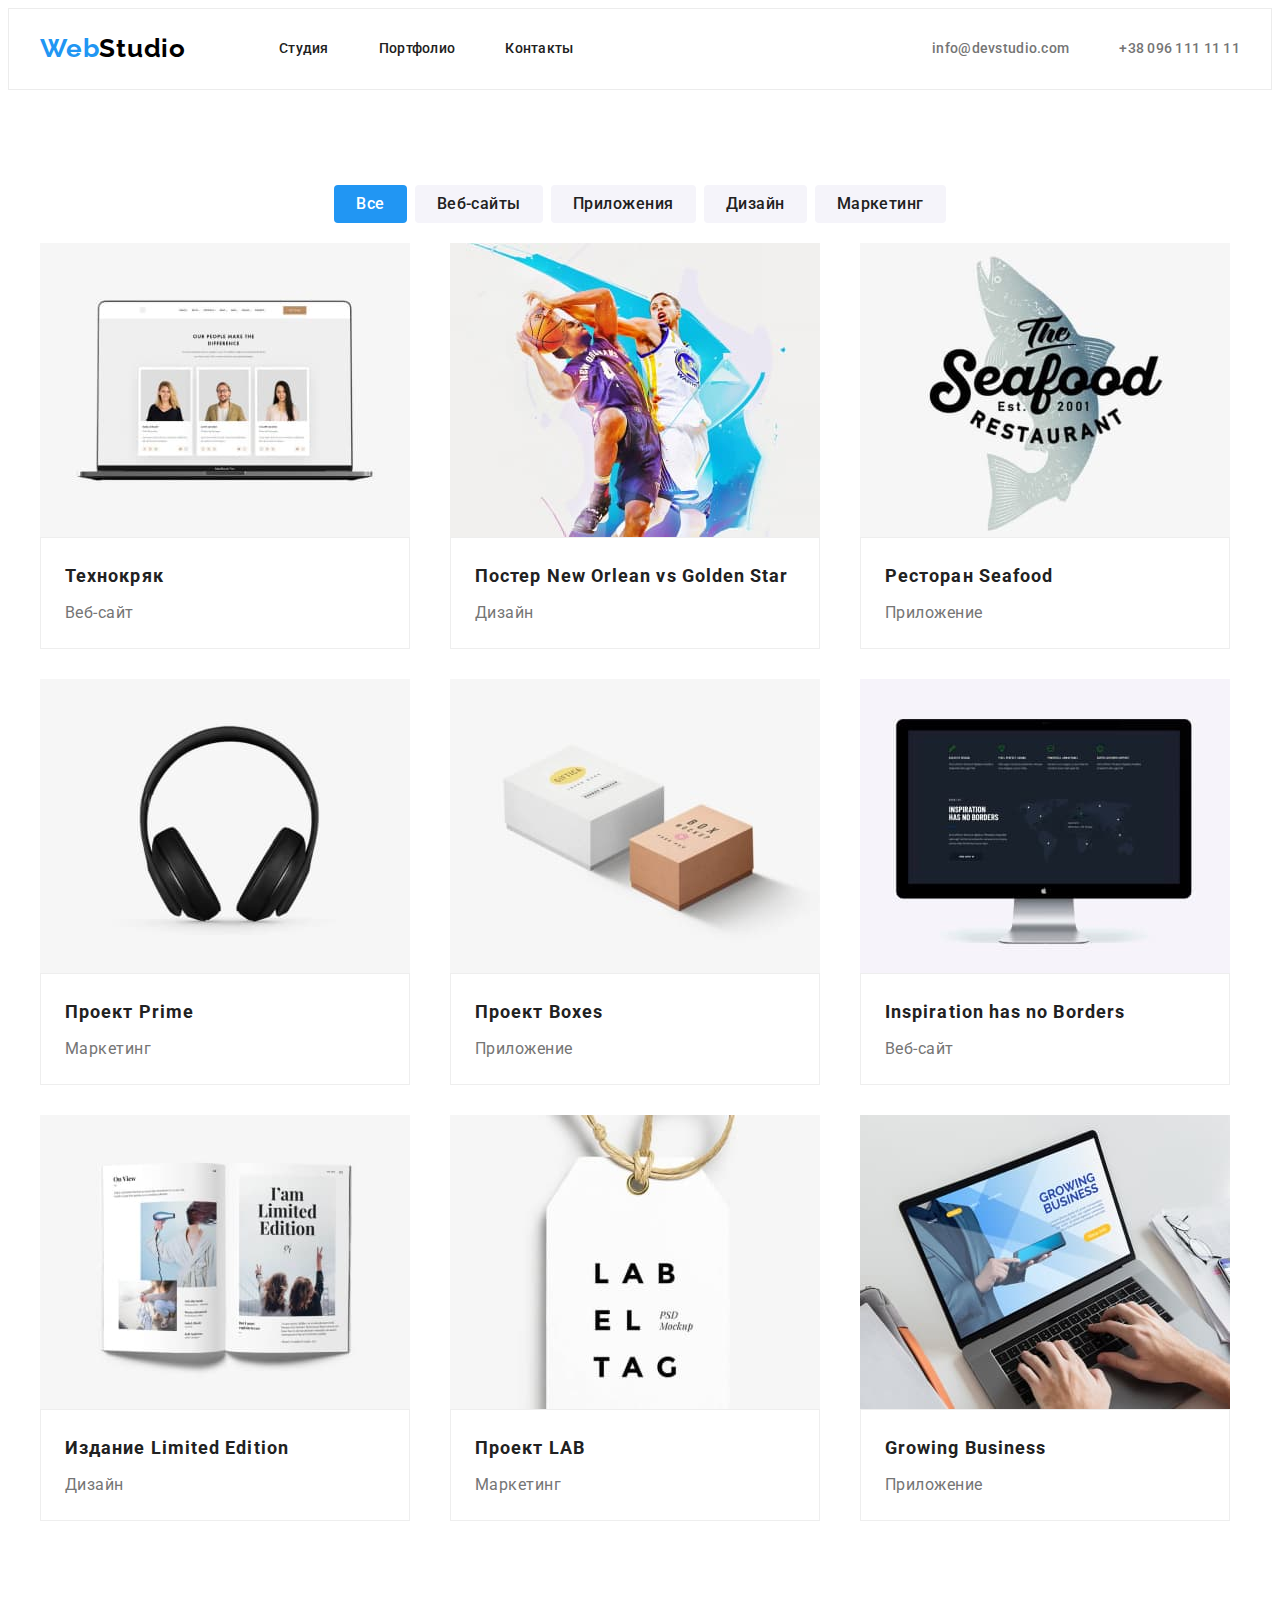
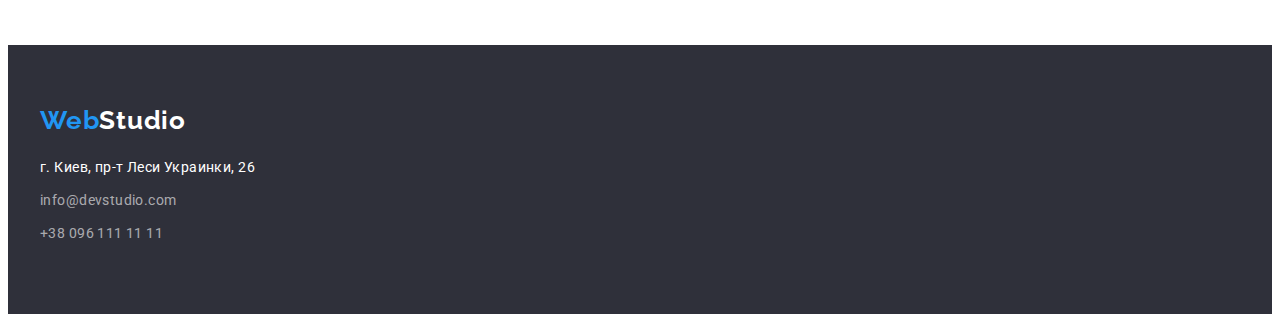
==== commit 0ce2594a: "3-2" ====
--- a/portfolio.html
+++ b/portfolio.html
@@ -17,29 +17,29 @@
 
     <!--НАВИГАЦИЯ КОНТАКТЫ-->
     <header class="header">
-        <section>
+     
             <div class="container main-nav">
                 <nav class="nav">
                     <a class="logo nav-logo" href="./index.html" target="_blank">Web<span class="logstudio">Studio</span></a>
 
-                    <ul class="nav-link list">
+                    <ul class="nav-block list">
                         <li class="nav-item">
-                            <a href="./index.html" target="_blank" class="nav-studio">Студия</a>
+                            <a href="./index.html" target="_blank" class="nav-link">Студия</a>
                         </li>
                         <li class="nav-item">
-                            <a href="#" class="nav-portfolio current">Портфолио</a>
+                            <a href="#" class="nav-link current">Портфолио</a>
                         </li>
                         <li class="nav-item">
-                            <a href="#" class="nav-contact">Контакты</a>
+                            <a href="#" class="nav-link">Контакты</a>
                         </li>
                     </ul>
                 </nav>
                 <ul class="contact-link list">
-                    <li class="contact-item"><a href="mailto:info@devstudio.com" class="e-mail">info@devstudio.com</a></li>
-                    <li class="contact-item"><a href="tel:+380961111111" class="tel">+38 096 111 11 11</a></li>
+                    <li class="contact-item"><a href="mailto:info@devstudio.com" class="e-mail nav-link">info@devstudio.com</a></li>
+                    <li class="contact-item"><a href="tel:+380961111111" class="tel nav-link">+38 096 111 11 11</a></li>
                 </ul>
             </div>
-        </section>
+
     </header>
     <main>
         <!-- ПРОЕКТЫ -->
@@ -163,11 +163,10 @@
     </main>
 
     <!--Подвал с адресом и ссылкой на главную страницу-->
-    <footer class="footerbg">
-        <section class="footer-section">
+    <footer class="footerbg footer-section">
             <div class="container">
                 <a href="#" class="logo">Web<span class="logstudio-footer">Studio</span></a>
-                <address>
+                <address class="address-box">
         <ul class="address-footer list">
             <li class="footer-item"><a class="contact-footer-adress" href="г.Киев,пр-тЛесиУкраинки26" >г. Киев, пр-т Леси Украинки, 26</a></li>
             <li class="footer-item"><a class="contact-footer" href="mailto:info@devstudio.com">info@devstudio.com</a></li>
--- a/css/styles.css
+++ b/css/styles.css
@@ -1,6 +1,6 @@
-            *,
-            *::before,
-            *::after {
+
+            * ::before,
+            * ::after {
                 box-sizing: border-box;
             }
             
@@ -94,6 +94,13 @@
             }
             /* Посещение страницы*/
             
+            .current { color: var( --active-link-color);
+            }
+
+            .filters-block .current {
+                color: var(--main-light-color);
+                background-color: var(--active-link-color);
+            }
             .current:visited {
                 color: var( --active-link-color);
             }
@@ -121,14 +128,12 @@
             }
             /*Навигационные блоки*/
             
-            .nav-link .nav-item+.nav-item {
+            .nav-block .nav-item+.nav-item {
                 margin-left: 50px;
             }
-            
+        
             .nav-item {
                 display: flex;
-                padding-top: 32px;
-                padding-bottom: 32px;
             }
             
             .nav-logo {
@@ -137,9 +142,14 @@
                 padding-bottom: 25px;
             }
             
+            .nav-block {
+                display: flex;
+                margin-left: 93px;
+            }
             .nav-link {
-                display: flex;
-                margin-left: 93px;
+                display: block;
+                padding-top: 32px;
+             padding-bottom: 32px;
             }
             /* WebStudio */
             
@@ -186,7 +196,7 @@
             /* НАВИГАЦИЯ КОНТАКТЫ */
             /* Cсылки при нажатии меняют цвет*/
             
-            .nav-link a {
+            .nav-block a {
                 color: var( --main-dark-color);
                 font-weight: 500;
                 font-size: 14px;
@@ -195,12 +205,12 @@
                 text-decoration: none;
             }
             
-            .nav-link a:hover,
-            .nav-link a:focus {
+            .nav-block a:hover,
+            .nav-block a:focus {
                 color: var(--active-link-color)
             }
             
-            .nav-link a:active {
+            .nav-block a:active {
                 color: var(--main-dark-color);
             }
             /* E-mail Tel*/
@@ -244,6 +254,7 @@
             /* Эффективные решения для вашего бизнеса */
             
             .hero-text {
+                width: 696px;
                 font-weight: 900;
                 font-size: 44px;
                 line-height: 1.36;
@@ -251,14 +262,14 @@
                 letter-spacing: 0.06em;
                 text-transform: uppercase;
                 color: var(--main-light-color);
-                margin-bottom: 30px;
+                margin: 0 auto 30px;
             }
             /*Кнопка заказать услугу*/
             
             .hero-button {
                 width: 200px;
                 height: 50px;
-                padding: 10px auto;
+                padding: 10px;
                 margin-left: auto;
                 margin-right: auto;
                 background: var(--active-link-color);
@@ -304,12 +315,15 @@
                 color: var( --main-grey-color);
             }
             /*ЧЕМ МЫ ЗАНИМАЕМСЯ*/
-            
+            .employment-section {
+                padding-top: 0;
+            }
             .employment {
                 display: flex;
-                flex-basis: calc(100%/3-30px);
+                flex-basis: calc(100% / 3 - 30px);
                 padding-top: 0px;
                 margin-left: -30px;
+                margin-top: -30px ;
             }
             
             .employment-title {
@@ -329,7 +343,7 @@
             
             .employment-item {
                 margin-left: 30px;
-                margin-bottom: 30px;
+                margin-top: 30px;
             }
             /* Наша команда*/
             
@@ -339,8 +353,9 @@
             
             .team-cards {
                 display: flex;
-                flex-basis: calc(100% / 4-30px);
+                flex-basis: calc(100% / 4 - 30px);
                 margin-right: -30px;
+                margin-bottom: -30px;
             }
             
             .team-card {
@@ -351,7 +366,11 @@
                 box-shadow: 0px 1px 3px rgba(0, 0, 0, 0.12), 0px 1px 1px rgba(0, 0, 0, 0.14), 0px 2px 1px rgba(0, 0, 0, 0.2);
                 border-radius: 0px 0px 4px 4px;
             }
-            
+            .team-box {
+                margin: 30px 0 ;
+                 
+
+            }
             .team-section h2 {
                 font-weight: bold;
                 font-size: 36px;
@@ -367,7 +386,6 @@
                 line-height: 1.19;
                 text-align: center;
                 color: var( --main-dark-color);
-                margin-top: 30px;
                 margin-bottom: 10px;
             }
             
@@ -430,22 +448,24 @@
             .project-block {
                 display: flex;
                 flex-wrap: wrap;
-                margin-right: -42px;
+                margin-right: -30px;
+                margin-top: -30px;
             }
             
             .project-group {
                 display: flex;
+                flex-basis: calc(100% / 3 - 30px);
                 margin-right: 30px;
                 margin-bottom: 30px;
                 background: var(--main-light-color);
-                border: 1px solid #EEEEEE;
-            }
-            
+            }
+             
             .project-group:hover {
                 box-shadow: 0px 1px 1px rgba(0, 0, 0, 0.12), 0px 4px 4px rgba(0, 0, 0, 0.06), 1px 4px 6px rgba(0, 0, 0, 0.16);
             }
             
             .project-group :nth-child(3n) {
+             
                 margin-right: 0;
             }
             
@@ -455,15 +475,13 @@
             
             .project section {
                 background: var(--main-light-color);
-                border: 1px solid var(--main-light-color);
                 box-sizing: border-box;
             }
             
             .pro-box {
-                padding-top: 20px;
-                padding-bottom: 20px;
-                padding-left: 24px;
-                padding-right: 24px;
+                padding: 20px 24px ;
+                border: 1px solid #EEEEEE;
+               
             }
             
             .project-name {
@@ -472,7 +490,7 @@
                 line-height: 2;
                 letter-spacing: 0.06em;
                 color: var( --main-dark-color);
-                padding-bottom: 4px;
+                margin-bottom: 4px;
             }
             
             .project-properties {
@@ -486,7 +504,10 @@
             .footerbg {
                 background: var(--background-dark-color);
             }
-            
+            .address-box {
+            margin-top: 20px;
+
+            }
             .footer-section {
                 padding-top: 60px;
                 padding-bottom: 60px;
@@ -500,11 +521,7 @@
                 letter-spacing: 0.03em;
                 text-decoration: none;
             }
-            
-            .address-footer {
-                margin-top: 20px;
-                padding-bottom: -9px;
-            }
+          
             
             .address-footer a:hover,
             .address-footer a:focus {
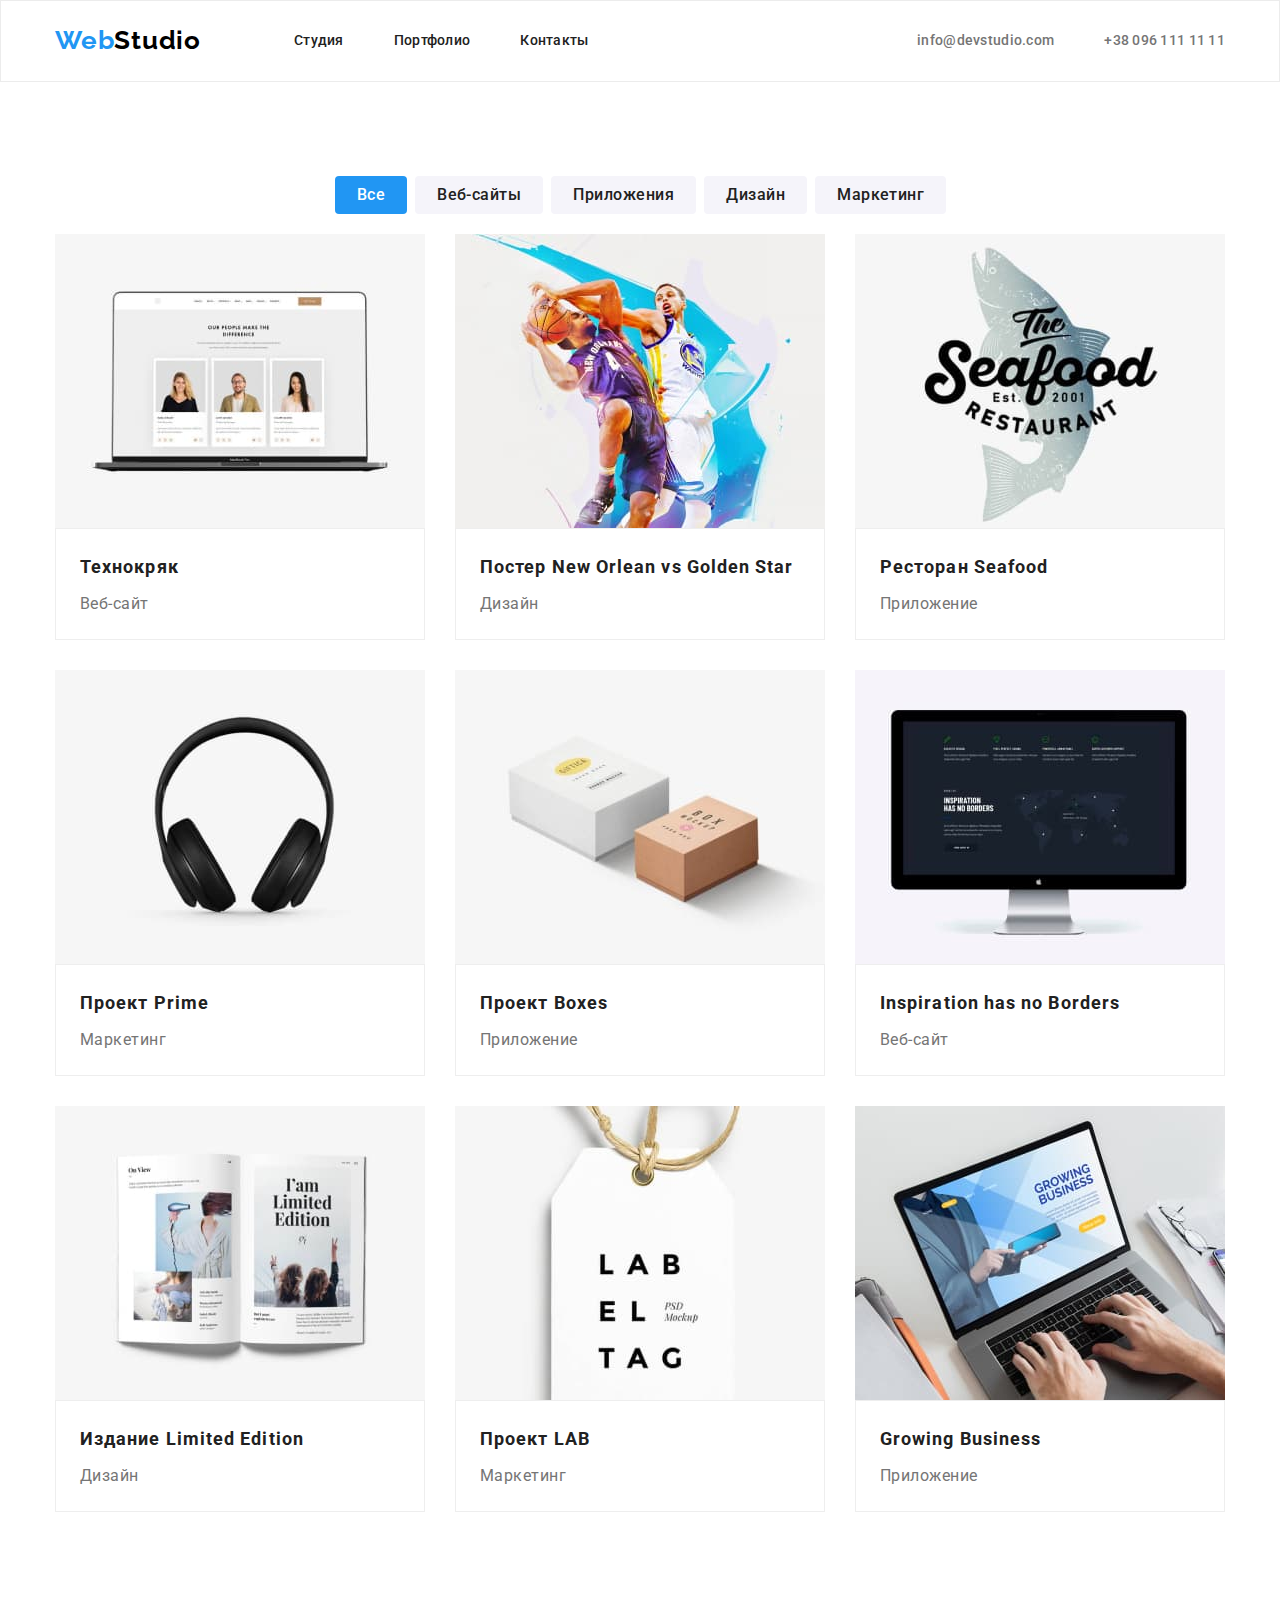
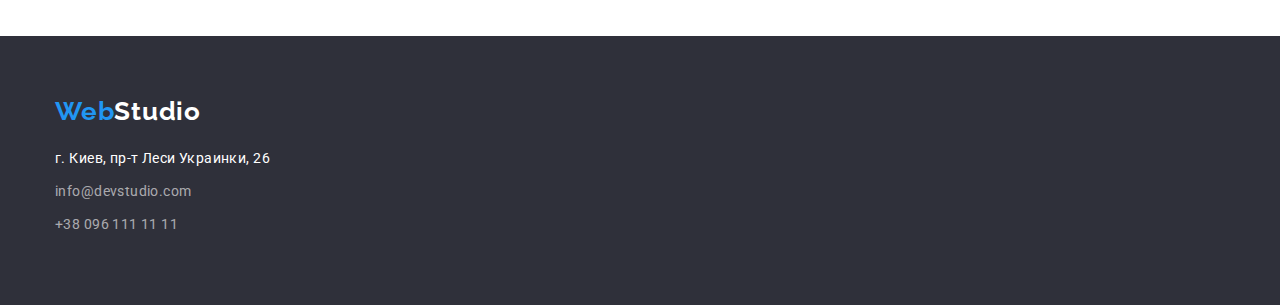
==== commit 1aba4ee7: "3-5" ====
--- a/portfolio.html
+++ b/portfolio.html
@@ -20,14 +20,14 @@
      
             <div class="container main-nav">
                 <nav class="nav">
-                    <a class="logo nav-logo" href="./index.html" target="_blank">Web<span class="logstudio">Studio</span></a>
+                    <a class="logo nav-logo" href="./index.html">Web<span class="logstudio">Studio</span></a>
 
                     <ul class="nav-block list">
                         <li class="nav-item">
-                            <a href="./index.html" target="_blank" class="nav-link">Студия</a>
+                            <a href="./index.html"  class="nav-link">Студия</a>
                         </li>
                         <li class="nav-item">
-                            <a href="#" class="nav-link current">Портфолио</a>
+                            <a class="nav-link current" href="#" >Портфолио</a>
                         </li>
                         <li class="nav-item">
                             <a href="#" class="nav-link">Контакты</a>
@@ -44,7 +44,7 @@
     <main>
         <!-- ПРОЕКТЫ -->
         <section class="project section">
-            <div class="container">
+            <div class="container filters-cont">
                 <!---Фильтр порфолио-->
                 <h1 class="offscreen">Проекты фильтр</h1>
                 <ul class="filters-block list">
--- a/css/styles.css
+++ b/css/styles.css
@@ -1,565 +1,579 @@
-
-            * ::before,
-            * ::after {
-                box-sizing: border-box;
-            }
-            
-            h1,
-            h2,
-            h3,
-            h4,
-            h5,
-            h6,
-            p,
-            ul {
-                margin: 0;
-                padding: 0;
-            }
-            
-             :root {
-                --main-light-color: #FFFFFF;
-                /*основной цвет на сайте*/
-                --main-dark-color: #212121;
-                /* основной цвет на сайте*/
-                --main-grey-color: #757575;
-                /*используется в текстовых описаниях профессий и деятельности*/
-                --logo-dark-color: #000000;
-                /*цвет лого подвала в спане*/
-                --contact-color: rgba(255, 255, 255, 0.6);
-                /* для телефона и почты подвала*/
-                --active-link-color: #2196f3;
-                /* кнопка, ссылка при нажатии, лого*/
-                --background-dark-color: #2F303A;
-                /* фон героя и подвала*/
-                --background-light-color: #F5F4FA;
-                /* фон блока "наша команда"*/
-            }
-            /*Общее оформление*/
-            
-            body {
-                font-family: Roboto, sans-serif;
-                color: var(--main-dark-color);
-                background-color: var(--main-light-color);
-                letter-spacing: 0.03em;
-            }
-            /* Общее оформление картинок*/
-            
-            img {
-                display: block;
-                max-width: 100%;
-                height: auto;
-            }
-            /* Убрать маркеры */
-            
-            button {
-                cursor: pointer;
-                border: none;
-            }
-            
-            .list {
-                list-style-type: none;
-            }
-            
-            .list a {
-                text-decoration: none;
-            }
-            /* Секция*/
-            
-            .section {
-                padding-top: 94px;
-                padding-bottom: 94px;
-            }
-            
-            .no-padding {
-                padding: 0;
-            }
-            /*Контенер*/
-            
-            .container {
-                margin-left: auto;
-                margin-right: auto;
-                width: 1200px;
-                padding-left: 15px;
-                padding-right: 15px;
-                text-decoration: none;
-            }
-            
-            .offscreen {
-                clip: rect(1px, 1px, 1px, 1px);
-                padding: 0;
-                border: 0;
-                height: 1px;
-                width: 1px;
-                overflow: hidden;
-            }
-            /* Посещение страницы*/
-            
-            .current { color: var( --active-link-color);
-            }
-
-            .filters-block .current {
-                color: var(--main-light-color);
-                background-color: var(--active-link-color);
-            }
-            .current:visited {
-                color: var( --active-link-color);
-            }
-            
-            .filters-block .current:visited {
-                color: var(--main-light-color);
-                background-color: var(--active-link-color);
-            }
-            /* СТРАНИЦА ПЕРВАЯ */
-            /* header */
-            
-            .header {
-                background: var(--main-light-color);
-                border: 1px solid #ECECEC;
-            }
-            /*Навигация во флексе,элементы в ряд*/
-            
-            .header .main-nav {
-                display: flex;
-                align-items: center;
-            }
-            
-            .nav {
-                display: flex;
-            }
-            /*Навигационные блоки*/
-            
-            .nav-block .nav-item+.nav-item {
-                margin-left: 50px;
-            }
-        
-            .nav-item {
-                display: flex;
-            }
-            
-            .nav-logo {
-                display: flex;
-                padding-top: 24px;
-                padding-bottom: 25px;
-            }
-            
-            .nav-block {
-                display: flex;
-                margin-left: 93px;
-            }
-            .nav-link {
-                display: block;
-                padding-top: 32px;
-             padding-bottom: 32px;
-            }
-            /* WebStudio */
-            
-            .logo {
-                font-family: Raleway;
-                font-style: normal;
-                font-weight: bold;
-                font-size: 26px;
-                line-height: 1.2;
-                letter-spacing: 0.03em;
-                color: var(--active-link-color);
-                text-decoration: none;
-            }
-            
-            .logo:hover,
-            .logo:focus {
-                color: var(--logo-dark-color);
-            }
-            
-            .logo:active {
-                color: var(--active-link-color);
-            }
-            /*Логотип СТУДИО*/
-            
-            .logstudio {
-                color: var(--logo-dark-color);
-                font-family: Raleway;
-                font-style: normal;
-                font-weight: bold;
-                font-size: 26px;
-                line-height: 1.2;
-                letter-spacing: 0.03em;
-                text-decoration: none;
-            }
-            
-            .logstudio:hover,
-            .logstudio:focus {
-                color: var(--active-link-color);
-            }
-            
-            .logstudio:active {
-                color: var(--logo-dark-color);
-            }
-            /* НАВИГАЦИЯ КОНТАКТЫ */
-            /* Cсылки при нажатии меняют цвет*/
-            
-            .nav-block a {
-                color: var( --main-dark-color);
-                font-weight: 500;
-                font-size: 14px;
-                line-height: 1.14;
-                letter-spacing: 0.02em;
-                text-decoration: none;
-            }
-            
-            .nav-block a:hover,
-            .nav-block a:focus {
-                color: var(--active-link-color)
-            }
-            
-            .nav-block a:active {
-                color: var(--main-dark-color);
-            }
-            /* E-mail Tel*/
-            
-            .contact-link {
-                display: flex;
-                margin-left: auto;
-            }
-            
-            .contact-link .contact-item+.contact-item {
-                margin-left: 50px;
-            }
-            
-            .contact-link a {
-                color: var( --main-grey-color);
-                text-decoration: none;
-                font-weight: 500;
-                font-size: 14px;
-                line-height: 1.14;
-                letter-spacing: 0.02em;
-            }
-            
-            .contact-link a:hover,
-            .contact-link a:focus {
-                color: var(--active-link-color);
-            }
-            
-            .contac-link a:active {
-                color: var(--active-link-color);
-            }
-            /*ШАПКА заказать услугу*/
-            
-            .hero {
-                background: var(--background-dark-color);
-                margin-top: 0;
-                margin-bottom: 0;
-                text-align: center;
-                padding-top: 200px;
-                padding-bottom: 200px;
-            }
-            /* Эффективные решения для вашего бизнеса */
-            
-            .hero-text {
-                width: 696px;
-                font-weight: 900;
-                font-size: 44px;
-                line-height: 1.36;
-                text-align: center;
-                letter-spacing: 0.06em;
-                text-transform: uppercase;
-                color: var(--main-light-color);
-                margin: 0 auto 30px;
-            }
-            /*Кнопка заказать услугу*/
-            
-            .hero-button {
-                width: 200px;
-                height: 50px;
-                padding: 10px;
-                margin-left: auto;
-                margin-right: auto;
-                background: var(--active-link-color);
-                box-shadow: 0px 4px 4px rgba(0, 0, 0, 0.15);
-                border-radius: 4px;
-                font-family: Roboto;
-                font-style: normal;
-                font-weight: bold;
-                font-size: 16px;
-                line-height: 1.87;
-                letter-spacing: 0.06em;
-                color: var(--main-light-color);
-            }
-            /*-- ОСОБЕННОСТИ --*/
-            
-            .section-properties {
-                display: flex;
-            }
-            
-            .section-properties .properties-item+.properties-item {
-                margin-left: 30px;
-            }
-            
-            .properties-item {
-                display: block;
-                width: 270px;
-                text-align: start;
-            }
-            
-            .section-properties h3 {
-                font-weight: bold;
-                font-size: 14px;
-                line-height: 1.14;
-                text-transform: uppercase;
-                color: var( --main-dark-color);
-                margin-bottom: 10px;
-            }
-            
-            .section-properties p {
-                font-weight: normal;
-                font-size: 14px;
-                line-height: 1.7;
-                color: var( --main-grey-color);
-            }
-            /*ЧЕМ МЫ ЗАНИМАЕМСЯ*/
-            .employment-section {
-                padding-top: 0;
-            }
-            .employment {
-                display: flex;
-                flex-basis: calc(100% / 3 - 30px);
-                padding-top: 0px;
-                margin-left: -30px;
-                margin-top: -30px ;
-            }
-            
-            .employment-title {
-                font-weight: bold;
-                font-size: 36px;
-                line-height: 1.7;
-                text-align: center;
-                color: var( --main-dark-color);
-                margin-bottom: 50px;
-            }
-            
-            .employment img {
-                display: block;
-                width: 370px;
-                height: 294px;
-            }
-            
-            .employment-item {
-                margin-left: 30px;
-                margin-top: 30px;
-            }
-            /* Наша команда*/
-            
-            .team-section {
-                background: var(--background-light-color);
-            }
-            
-            .team-cards {
-                display: flex;
-                flex-basis: calc(100% / 4 - 30px);
-                margin-right: -30px;
-                margin-bottom: -30px;
-            }
-            
-            .team-card {
-                display: block;
-                margin-right: 30px;
-                margin-bottom: 30px;
-                background: var(--main-light-color);
-                box-shadow: 0px 1px 3px rgba(0, 0, 0, 0.12), 0px 1px 1px rgba(0, 0, 0, 0.14), 0px 2px 1px rgba(0, 0, 0, 0.2);
-                border-radius: 0px 0px 4px 4px;
-            }
-            .team-box {
-                margin: 30px 0 ;
-                 
-
-            }
-            .team-section h2 {
-                font-weight: bold;
-                font-size: 36px;
-                line-height: 1.17;
-                text-align: center;
-                color: var( --main-dark-color);
-                margin-bottom: 50px;
-            }
-            
-            .team-section h3 {
-                font-weight: 500;
-                font-size: 16px;
-                line-height: 1.19;
-                text-align: center;
-                color: var( --main-dark-color);
-                margin-bottom: 10px;
-            }
-            
-            .team-section p {
-                font-weight: normal;
-                font-size: 16px;
-                line-height: 1.19;
-                text-align: center;
-                color: var( --main-grey-color);
-            }
-            /* ВТОРАЯ СТРАНИЦА*/
-            /* ФИЛЬТРЫ 2-я страница */
-            
-            .filters-block {
-                display: flex;
-                justify-content: center;
-                margin-left: auto;
-                margin-right: auto;
-                margin-bottom: 50px;
-            }
-            
-            .filters-button {
-                display: block;
-            }
-            
-            .filters-button:not(:last-child) {
-                margin-right: 8px;
-            }
-            
-            .filter-button:hover,
-            .filter-button:focus {
-                color: var(--main-light-color);
-                background: var(--active-link-color);
-                box-shadow: 0px 3px 1px rgba(0, 0, 0, 0.1), 0px 1px 2px rgba(0, 0, 0, 0.08), 0px 2px 2px rgba(0, 0, 0, 0.12);
-                border-radius: 4px;
-            }
-            
-            .filter-button:active {
-                color: var(--main-light-color);
-            }
-            
-            .filter-button {
-                background: var(--background-light-color);
-                font-family: Roboto;
-                font-style: normal;
-                font-weight: 500;
-                font-size: 16px;
-                line-height: 1.62;
-                text-align: center;
-                letter-spacing: 0.03em;
-                color: var( --main-dark-color);
-                padding-top: 6px;
-                padding-bottom: 6px;
-                padding-right: 22px;
-                padding-left: 22px;
-                border-radius: 4px;
-            }
-            /* ПРОЕКТЫ 2-я страница  */
-            
-            .project-block {
-                display: flex;
-                flex-wrap: wrap;
-                margin-right: -30px;
-                margin-top: -30px;
-            }
-            
-            .project-group {
-                display: flex;
-                flex-basis: calc(100% / 3 - 30px);
-                margin-right: 30px;
-                margin-bottom: 30px;
-                background: var(--main-light-color);
-            }
-             
-            .project-group:hover {
-                box-shadow: 0px 1px 1px rgba(0, 0, 0, 0.12), 0px 4px 4px rgba(0, 0, 0, 0.06), 1px 4px 6px rgba(0, 0, 0, 0.16);
-            }
-            
-            .project-group :nth-child(3n) {
-             
-                margin-right: 0;
-            }
-            
-            .project-block img {
-                display: block;
-            }
-            
-            .project section {
-                background: var(--main-light-color);
-                box-sizing: border-box;
-            }
-            
-            .pro-box {
-                padding: 20px 24px ;
-                border: 1px solid #EEEEEE;
-               
-            }
-            
-            .project-name {
-                font-weight: bold;
-                font-size: 18px;
-                line-height: 2;
-                letter-spacing: 0.06em;
-                color: var( --main-dark-color);
-                margin-bottom: 4px;
-            }
-            
-            .project-properties {
-                font-size: 16px;
-                line-height: 1.87;
-                color: var( --main-grey-color);
-            }
-            /*ОБЩИЙ ПОДВАЛ*/
-            /* Footer*/
-            
-            .footerbg {
-                background: var(--background-dark-color);
-            }
-            .address-box {
-            margin-top: 20px;
-
-            }
-            .footer-section {
-                padding-top: 60px;
-                padding-bottom: 60px;
-            }
-            
-            .address-footer a {
-                font-style: normal;
-                font-weight: normal;
-                font-size: 14px;
-                line-height: 1.7;
-                letter-spacing: 0.03em;
-                text-decoration: none;
-            }
-          
-            
-            .address-footer a:hover,
-            .address-footer a:focus {
-                color: var(--active-link-color);
-            }
-            
-            .address-footer a:active {
-                color: var(--main-light-color);
-            }
-            
-            .logstudio-footer:hover,
-            .logstudio-footer:focus {
-                color: var(--active-link-color);
-            }
-            
-            .logstudio-footer:active {
-                color: var(--main-light-color);
-            }
-            
-            .logstudio-footer,
-            .contact-footer-adress {
-                color: var(--main-light-color);
-            }
-            
-            .logstudio-footer {
-                font-family: Raleway;
-                font-style: normal;
-                font-weight: bold;
-                font-size: 26px;
-                line-height: 1.19;
-                letter-spacing: 0.03em;
-            }
-            
-            .footer-item {
-                margin-bottom: 9px;
-            }
-            
-            .contact-footer {
-                color: var(--contact-color);
-                padding-bottom: 9px;
-            }+    *,
+    *::after,
+    *::before {
+        margin: 0;
+        padding: 0;
+        box-sizing: border-box;
+    }
+    
+    h1,
+    h2,
+    h3,
+    h4,
+    h5,
+    h6,
+    p,
+    ul {
+        margin: 0;
+        padding: 0;
+    }
+    
+     :root {
+        --main-light-color: #FFFFFF;
+        /*основной цвет на сайте*/
+        --main-dark-color: #212121;
+        /* основной цвет на сайте*/
+        --main-grey-color: #757575;
+        /*используется в текстовых описаниях профессий и деятельности*/
+        --logo-dark-color: #000000;
+        /*цвет лого подвала в спане*/
+        --contact-color: rgba(255, 255, 255, 0.6);
+        /* для телефона и почты подвала*/
+        --active-link-color: #2196f3;
+        /* кнопка, ссылка при нажатии, лого*/
+        --background-dark-color: #2F303A;
+        /* фон героя и подвала*/
+        --background-light-color: #F5F4FA;
+        /* фон блока "наша команда"*/
+    }
+    /*Общее оформление*/
+    
+    body {
+        font-family: Roboto, sans-serif;
+        color: var(--main-dark-color);
+        background-color: var(--main-light-color);
+        letter-spacing: 0.03em;
+    }
+    /* Общее оформление картинок*/
+    
+    img {
+        display: block;
+        max-width: 100%;
+        height: auto;
+    }
+    /* Убрать маркеры */
+    
+    button {
+        cursor: pointer;
+        border: none;
+    }
+    
+    .list {
+        list-style-type: none;
+    }
+    
+    .list a {
+        text-decoration: none;
+    }
+    /* Секция*/
+    
+    .section {
+        padding-top: 94px;
+        padding-bottom: 94px;
+    }
+    
+    .no-padding {
+        padding: 0;
+    }
+    /*Контенер*/
+    
+    .container {
+        margin-left: auto;
+        margin-right: auto;
+        width: 1200px;
+        padding-left: 15px;
+        padding-right: 15px;
+        text-decoration: none;
+    }
+    
+    .offscreen {
+        clip: rect(1px, 1px, 1px, 1px);
+        padding: 0;
+        border: 0;
+        height: 1px;
+        width: 1px;
+        overflow: hidden;
+    }
+    /* Посещение страницы*/
+    
+    .filters-block .current {
+        color: var(--main-light-color);
+        background-color: var(--active-link-color);
+    }
+    
+    .current:visited {
+        color: var( --active-link-color);
+    }
+    
+    .filters-block .current:visited {
+        color: var(--main-light-color);
+        background-color: var(--active-link-color);
+    }
+    
+    .current {
+        color: var( --active-link-color);
+    }
+    
+    .filters-block .current {
+        color: var(--main-light-color);
+        background-color: var(--active-link-color);
+    }
+    /* СТРАНИЦА ПЕРВАЯ */
+    /* header */
+    
+    .header {
+        background: var(--main-light-color);
+        border: 1px solid #ECECEC;
+    }
+    /*Навигация во флексе,элементы в ряд*/
+    
+    .header .main-nav {
+        display: flex;
+        align-items: center;
+    }
+    
+    .nav {
+        display: flex;
+    }
+    /*Навигационные блоки*/
+    
+    .nav-block .nav-item+.nav-item {
+        margin-left: 50px;
+    }
+    
+    .nav-item {
+        display: flex;
+    }
+    
+    .nav-logo {
+        display: flex;
+        padding-top: 24px;
+        padding-bottom: 25px;
+    }
+    
+    .nav-block {
+        display: flex;
+        margin-left: 93px;
+    }
+    
+    .nav-link {
+        display: block;
+        padding-top: 32px;
+        padding-bottom: 32px;
+    }
+    /* WebStudio */
+    
+    .logo {
+        font-family: Raleway;
+        font-style: normal;
+        font-weight: bold;
+        font-size: 26px;
+        line-height: 1.2;
+        letter-spacing: 0.03em;
+        color: var(--active-link-color);
+        text-decoration: none;
+    }
+    
+    .logo:hover,
+    .logo:focus {
+        color: var(--active-link-color);
+    }
+    
+    .logo:active {
+        color: var(--active-link-color);
+    }
+    /*Логотип СТУДИО*/
+    
+    .logstudio {
+        color: var(--logo-dark-color);
+        font-family: Raleway;
+        font-style: normal;
+        font-weight: bold;
+        font-size: 26px;
+        line-height: 1.2;
+        letter-spacing: 0.03em;
+        text-decoration: none;
+    }
+    
+    .logstudio:hover,
+    .logstudio:focus {
+        color: var(--active-link-color);
+    }
+    
+    .logstudio:active {
+        color: var(--logo-dark-color);
+    }
+    /* НАВИГАЦИЯ КОНТАКТЫ */
+    /* Cсылки при нажатии меняют цвет*/
+    
+    .nav-block a {
+        color: var( --main-dark-color);
+        font-weight: 500;
+        font-size: 14px;
+        line-height: 1.14;
+        letter-spacing: 0.02em;
+        text-decoration: none;
+    }
+    
+    .nav-block a:hover,
+    .nav-block a:focus {
+        color: var(--active-link-color)
+    }
+    
+    .nav-block a:active {
+        color: var(--main-dark-color);
+    }
+    /* E-mail Tel*/
+    
+    .contact-link {
+        display: flex;
+        margin-left: auto;
+    }
+    
+    .contact-link .contact-item+.contact-item {
+        margin-left: 50px;
+    }
+    
+    .contact-link a {
+        color: var( --main-grey-color);
+        text-decoration: none;
+        font-weight: 500;
+        font-size: 14px;
+        line-height: 1.14;
+        letter-spacing: 0.02em;
+    }
+    
+    .contact-link a:hover,
+    .contact-link a:focus {
+        color: var(--active-link-color);
+    }
+    
+    .contac-link a:active {
+        color: var(--active-link-color);
+    }
+    /*ШАПКА заказать услугу*/
+    
+    .hero {
+        background: var(--background-dark-color);
+        margin-top: 0;
+        margin-bottom: 0;
+        text-align: center;
+        padding-top: 200px;
+        padding-bottom: 200px;
+    }
+    /* Эффективные решения для вашего бизнеса */
+    
+    .hero-text {
+        width: 696px;
+        font-weight: 900;
+        font-size: 44px;
+        line-height: 1.36;
+        text-align: center;
+        letter-spacing: 0.06em;
+        text-transform: uppercase;
+        color: var(--main-light-color);
+        margin: 0 auto 30px;
+    }
+    /*Кнопка заказать услугу*/
+    
+    .hero-button {
+        width: 200px;
+        height: 50px;
+        padding: 10px;
+        margin-left: auto;
+        margin-right: auto;
+        background: var(--active-link-color);
+        box-shadow: 0px 4px 4px rgba(0, 0, 0, 0.15);
+        border-radius: 4px;
+        font-family: Roboto;
+        font-style: normal;
+        font-weight: bold;
+        font-size: 16px;
+        line-height: 1.87;
+        letter-spacing: 0.06em;
+        color: var(--main-light-color);
+    }
+    /*-- ОСОБЕННОСТИ --*/
+    
+    .section-properties {
+        display: flex;
+    }
+    
+    .section-properties .properties-item+.properties-item {
+        margin-left: 30px;
+    }
+    
+    .properties-item {
+        display: block;
+        width: 270px;
+        text-align: start;
+    }
+    
+    .section-properties h3 {
+        font-weight: bold;
+        font-size: 14px;
+        line-height: 1.14;
+        text-transform: uppercase;
+        color: var( --main-dark-color);
+        margin-bottom: 10px;
+    }
+    
+    .section-properties p {
+        font-weight: normal;
+        font-size: 14px;
+        line-height: 1.7;
+        color: var( --main-grey-color);
+    }
+    /*ЧЕМ МЫ ЗАНИМАЕМСЯ*/
+    
+    .employment-section {
+        padding-top: 0;
+    }
+    
+    .employment {
+        display: flex;
+        flex-basis: calc(100% / 3 - 30px);
+        padding-top: 0px;
+        margin-left: -30px;
+        margin-top: -30px;
+    }
+    
+    .employment-title {
+        font-weight: bold;
+        font-size: 36px;
+        line-height: 1.7;
+        text-align: center;
+        color: var( --main-dark-color);
+        margin-bottom: 50px;
+    }
+    
+    .employment img {
+        display: block;
+        width: 370px;
+        height: 294px;
+    }
+    
+    .employment-item {
+        margin-left: 30px;
+        margin-top: 30px;
+    }
+    /* Наша команда*/
+    
+    .team-section {
+        background: var(--background-light-color);
+    }
+    
+    .team-cards {
+        display: flex;
+        flex-basis: calc(100% / 4 - 30px);
+        margin-right: -30px;
+        margin-bottom: -30px;
+    }
+    
+    .team-card {
+        display: block;
+        margin-right: 30px;
+        margin-bottom: 30px;
+        background: var(--main-light-color);
+        box-shadow: 0px 1px 3px rgba(0, 0, 0, 0.12), 0px 1px 1px rgba(0, 0, 0, 0.14), 0px 2px 1px rgba(0, 0, 0, 0.2);
+        border-radius: 0px 0px 4px 4px;
+    }
+    
+    .team-box {
+        padding: 30px 0;
+    }
+    
+    .team-section h2 {
+        font-weight: bold;
+        font-size: 36px;
+        line-height: 1.17;
+        text-align: center;
+        color: var( --main-dark-color);
+        margin-bottom: 50px;
+    }
+    
+    .team-section h3 {
+        font-weight: 500;
+        font-size: 16px;
+        line-height: 1.19;
+        text-align: center;
+        color: var( --main-dark-color);
+        margin-bottom: 10px;
+    }
+    
+    .team-section p {
+        font-weight: normal;
+        font-size: 16px;
+        line-height: 1.19;
+        text-align: center;
+        color: var( --main-grey-color);
+    }
+    /* ВТОРАЯ СТРАНИЦА*/
+    /* ФИЛЬТРЫ 2-я страница */
+    
+    .filters-cont {
+        display: flex;
+        margin-bottom: 50px;
+    }
+    
+    .filters-block {
+        display: flex;
+        justify-content: center;
+        margin-left: auto;
+        margin-right: auto;
+    }
+    
+    .filters-button {
+        display: block;
+    }
+    
+    .filters-button:not(:last-child) {
+        margin-right: 8px;
+    }
+    
+    .filter-button:hover,
+    .filter-button:focus {
+        color: var(--main-light-color);
+        background: var(--active-link-color);
+        box-shadow: 0px 3px 1px rgba(0, 0, 0, 0.1), 0px 1px 2px rgba(0, 0, 0, 0.08), 0px 2px 2px rgba(0, 0, 0, 0.12);
+        border-radius: 4px;
+    }
+    
+    .filter-button:active {
+        color: var(--main-light-color);
+    }
+    
+    .filter-button {
+        background: var(--background-light-color);
+        font-family: Roboto;
+        font-style: normal;
+        font-weight: 500;
+        font-size: 16px;
+        line-height: 1.62;
+        text-align: center;
+        letter-spacing: 0.03em;
+        color: var( --main-dark-color);
+        padding-top: 6px;
+        padding-bottom: 6px;
+        padding-right: 22px;
+        padding-left: 22px;
+        border-radius: 4px;
+    }
+    /* ПРОЕКТЫ 2-я страница  */
+    
+    .project-block {
+        display: flex;
+        flex-wrap: wrap;
+        margin-right: -30px;
+        margin-top: -30px;
+    }
+    
+    .project-group {
+        display: flex;
+        flex-basis: calc(100% / 3 - 30px);
+        margin-right: 30px;
+        margin-bottom: 30px;
+        background: var(--main-light-color);
+    }
+    
+    .project-group:hover {
+        box-shadow: 0px 1px 1px rgba(0, 0, 0, 0.12), 0px 4px 4px rgba(0, 0, 0, 0.06), 1px 4px 6px rgba(0, 0, 0, 0.16);
+    }
+    
+    .project-group :nth-child(3n) {
+        margin-right: 0;
+    }
+    
+    .project-block img {
+        display: block;
+    }
+    
+    .project section {
+        background: var(--main-light-color);
+        box-sizing: border-box;
+    }
+    
+    .pro-box {
+        padding: 20px 24px;
+        border: 1px solid #EEEEEE;
+    }
+    
+    .project-name {
+        font-weight: bold;
+        font-size: 18px;
+        line-height: 2;
+        letter-spacing: 0.06em;
+        color: var( --main-dark-color);
+        margin-bottom: 4px;
+    }
+    
+    .project-properties {
+        font-size: 16px;
+        line-height: 1.87;
+        color: var( --main-grey-color);
+    }
+    /*ОБЩИЙ ПОДВАЛ*/
+    /* Footer*/
+    
+    .footerbg {
+        background: var(--background-dark-color);
+    }
+    
+    .address-box {
+        margin-top: 20px;
+    }
+    
+    .footer-section {
+        padding-top: 60px;
+        padding-bottom: 60px;
+    }
+    
+    .address-footer a {
+        font-style: normal;
+        font-weight: normal;
+        font-size: 14px;
+        line-height: 1.7;
+        letter-spacing: 0.03em;
+        text-decoration: none;
+    }
+    
+    .address-footer a:hover,
+    .address-footer a:focus {
+        color: var(--active-link-color);
+    }
+    
+    .address-footer a:active {
+        color: var(--main-light-color);
+    }
+    
+    .logstudio-footer:hover,
+    .logstudio-footer:focus {
+        color: var(--active-link-color);
+    }
+    
+    .logstudio-footer:active {
+        color: var(--main-light-color);
+    }
+    
+    .logstudio-footer,
+    .contact-footer-adress {
+        color: var(--main-light-color);
+    }
+    
+    .logstudio-footer {
+        font-family: Raleway;
+        font-style: normal;
+        font-weight: bold;
+        font-size: 26px;
+        line-height: 1.19;
+        letter-spacing: 0.03em;
+    }
+    
+    .footer-item {
+        margin-bottom: 9px;
+    }
+    
+    .contact-footer {
+        color: var(--contact-color);
+        padding-bottom: 9px;
+    }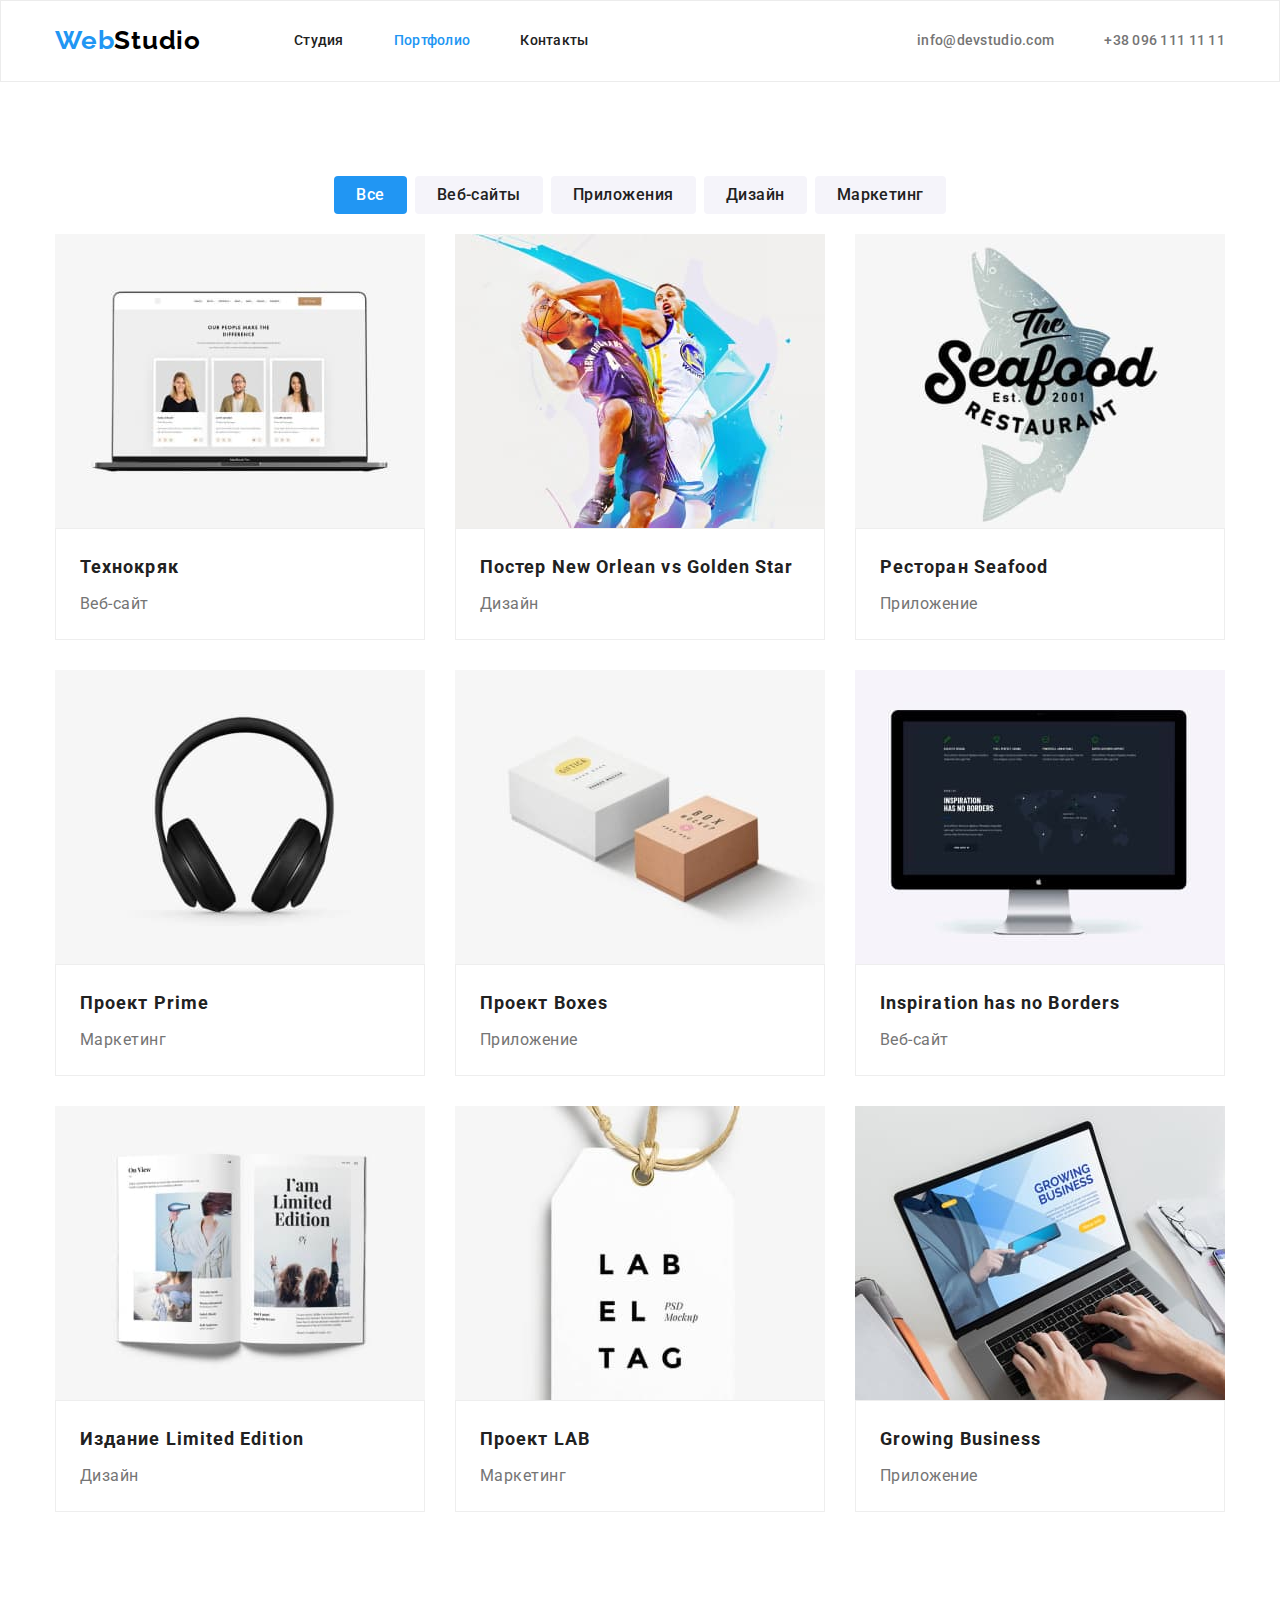
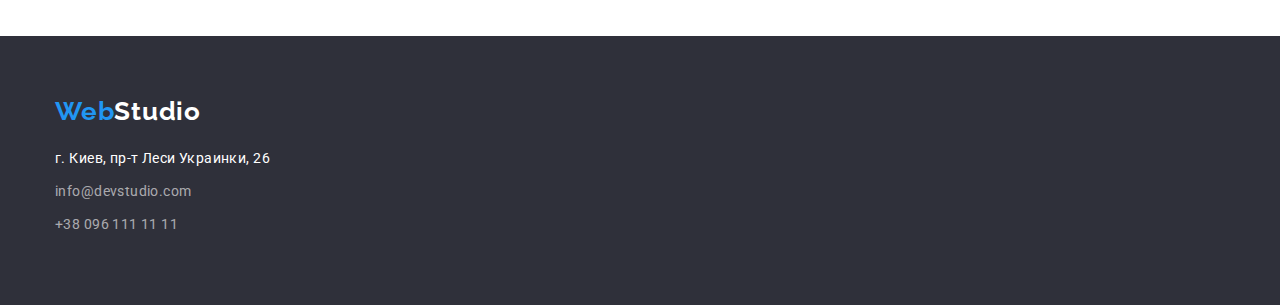
==== commit 202caad2: "3-6" ====
--- a/portfolio.html
+++ b/portfolio.html
@@ -17,28 +17,28 @@
 
     <!--НАВИГАЦИЯ КОНТАКТЫ-->
     <header class="header">
-     
-            <div class="container main-nav">
-                <nav class="nav">
-                    <a class="logo nav-logo" href="./index.html">Web<span class="logstudio">Studio</span></a>
 
-                    <ul class="nav-block list">
-                        <li class="nav-item">
-                            <a href="./index.html"  class="nav-link">Студия</a>
-                        </li>
-                        <li class="nav-item">
-                            <a class="nav-link current" href="#" >Портфолио</a>
-                        </li>
-                        <li class="nav-item">
-                            <a href="#" class="nav-link">Контакты</a>
-                        </li>
-                    </ul>
-                </nav>
-                <ul class="contact-link list">
-                    <li class="contact-item"><a href="mailto:info@devstudio.com" class="e-mail nav-link">info@devstudio.com</a></li>
-                    <li class="contact-item"><a href="tel:+380961111111" class="tel nav-link">+38 096 111 11 11</a></li>
+        <div class="container main-nav">
+            <nav class="nav">
+                <a class="logo nav-logo" href="./index.html">Web<span class="logstudio">Studio</span></a>
+
+                <ul class="nav-block list">
+                    <li class="nav-item">
+                        <a href="./index.html" class="nav-link">Студия</a>
+                    </li>
+                    <li class="nav-item">
+                        <a class="nav-link current" href="./portfolio.html">Портфолио</a>
+                    </li>
+                    <li class="nav-item">
+                        <a href="#" class="nav-link">Контакты</a>
+                    </li>
                 </ul>
-            </div>
+            </nav>
+            <ul class="contact-link list">
+                <li class="contact-item"><a href="mailto:info@devstudio.com" class="e-mail nav-link">info@devstudio.com</a></li>
+                <li class="contact-item"><a href="tel:+380961111111" class="tel nav-link">+38 096 111 11 11</a></li>
+            </ul>
+        </div>
 
     </header>
     <main>
@@ -164,16 +164,16 @@
 
     <!--Подвал с адресом и ссылкой на главную страницу-->
     <footer class="footerbg footer-section">
-            <div class="container">
-                <a href="#" class="logo">Web<span class="logstudio-footer">Studio</span></a>
-                <address class="address-box">
+        <div class="container">
+            <a href="#" class="logo">Web<span class="logstudio-footer">Studio</span></a>
+            <address class="address-box">
         <ul class="address-footer list">
             <li class="footer-item"><a class="contact-footer-adress" href="г.Киев,пр-тЛесиУкраинки26" >г. Киев, пр-т Леси Украинки, 26</a></li>
             <li class="footer-item"><a class="contact-footer" href="mailto:info@devstudio.com">info@devstudio.com</a></li>
             <li class="footer-item"><a class="contact-footer" href="tel:+380961111111">+38 096 111 11 11</a></li>
         </ul>
        </address>
-            </div>
+        </div>
     </footer>
 </body>
 
--- a/css/styles.css
+++ b/css/styles.css
@@ -58,6 +58,17 @@
         border: none;
     }
     
+    .visually-hidden {
+        position: absolute !important;
+        clip: rect(1px 1px 1px 1px);
+        clip: rect(1px, 1px, 1px, 1px);
+        padding: 0 !important;
+        border: 0 !important;
+        height: 1px !important;
+        width: 1px !important;
+        overflow: hidden;
+    }
+    
     .list {
         list-style-type: none;
     }
@@ -87,11 +98,13 @@
     }
     
     .offscreen {
+        position: absolute !important;
+        clip: rect(1px 1px 1px 1px);
         clip: rect(1px, 1px, 1px, 1px);
-        padding: 0;
-        border: 0;
-        height: 1px;
-        width: 1px;
+        padding: 0 !important;
+        border: 0 !important;
+        height: 1px !important;
+        width: 1px !important;
         overflow: hidden;
     }
     /* Посещение страницы*/
@@ -101,17 +114,13 @@
         background-color: var(--active-link-color);
     }
     
-    .current:visited {
+    .nav-item .current {
         color: var( --active-link-color);
     }
     
     .filters-block .current:visited {
         color: var(--main-light-color);
         background-color: var(--active-link-color);
-    }
-    
-    .current {
-        color: var( --active-link-color);
     }
     
     .filters-block .current {
